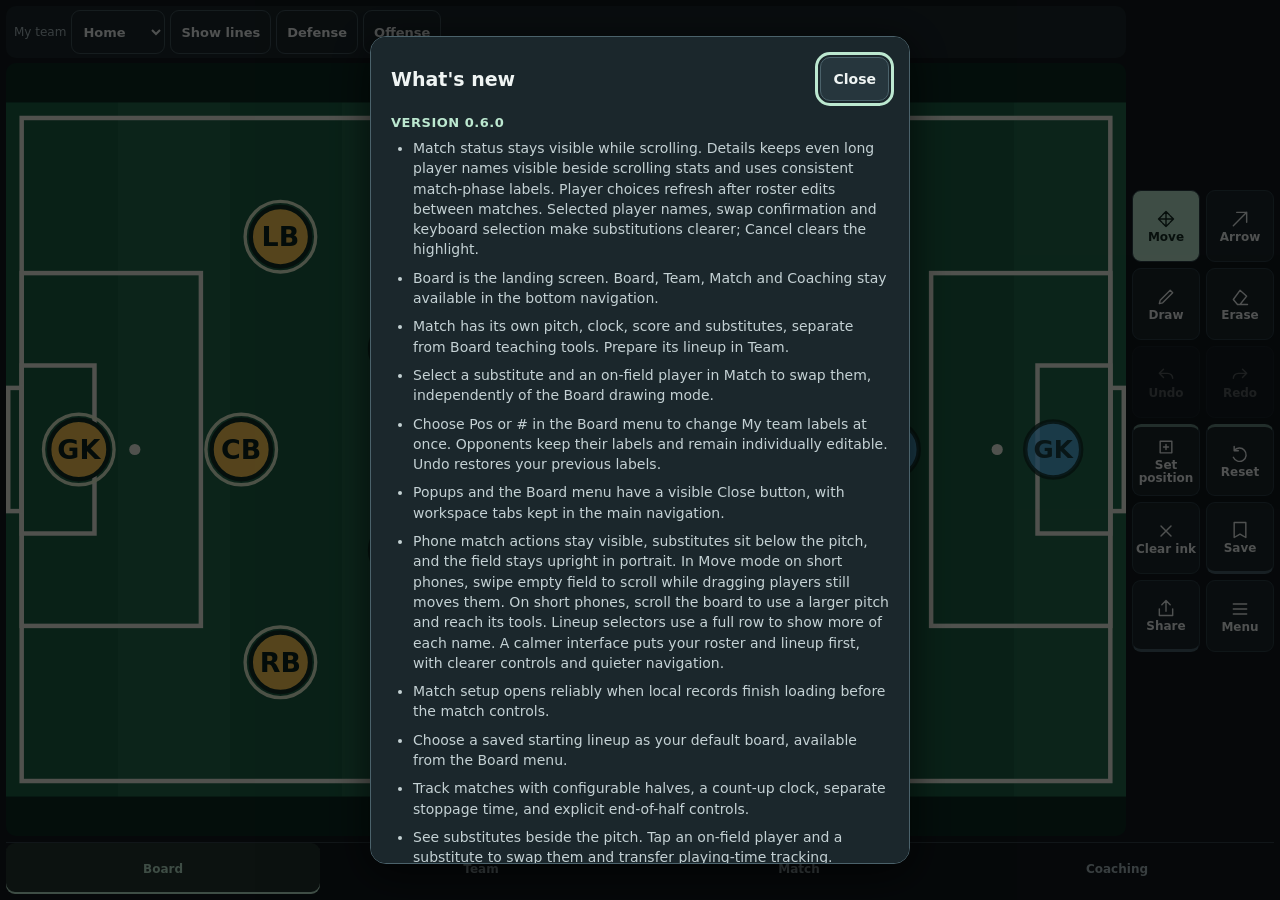
==== index.html @ af7e2054 "Add local match tracking and refine mobile coaching workflows - Add persistent match setup, clock, s" ====
<!doctype html>
<html lang="en">
<head>
  <meta charset="utf-8">
  <meta name="viewport" content="width=device-width,initial-scale=1,viewport-fit=cover,user-scalable=no">
  <meta name="theme-color" content="#0b2a22">
  <meta name="apple-mobile-web-app-capable" content="yes">
  <meta name="mobile-web-app-capable" content="yes">
  <meta name="apple-mobile-web-app-status-bar-style" content="black-translucent">
  <meta name="apple-mobile-web-app-title" content="Sideline">
  <link rel="manifest" href="./manifest.webmanifest">
  <link rel="apple-touch-icon" href="./icons/icon-192.png">
  <link rel="stylesheet" href="./styles.css">
  <title>Sideline</title>
</head>
<body>
<div id="app">
<section id="board-view" class="board-workspace" role="tabpanel" aria-labelledby="tab-board">
  <div class="board-content">
    <div class="board-toolbar">
    <div class="shape-controls" aria-label="Team and line controls">
      <label class="shape-team"><span>My team</span><select id="board-teaching-team" aria-label="My team"><option value="home">Home</option><option value="away">Away</option></select></label>
      <button type="button" id="show-lines" aria-pressed="false">Show lines</button>
      <div class="shape-modes" role="group" aria-label="Line style">
        <button type="button" id="lines-defense" aria-pressed="false">Defense</button>
        <button type="button" id="lines-offense" aria-pressed="false">Offense</button>
      </div>
    </div>

    </div>
  <p class="board-scroll-hint">Move: drag players or swipe empty field to scroll</p>
  <div class="pitch-with-bench">
  <main class="board-frame">
    <canvas id="board" aria-label="Interactive soccer tactics field"></canvas>
    <div id="message" class="toast" role="status" aria-live="polite"></div>
    <div id="arrow-style" class="floating-tools" hidden aria-label="Arrow style"><button id="arrow-pass" class="on" aria-pressed="true">→ Pass</button><button id="arrow-run" aria-pressed="false">⇢ Run</button></div>
    <div id="activity-controls" class="lesson-cue" hidden><div class="lesson-controls"><details id="active-lesson"><summary id="active-lesson-title"></summary><p id="active-lesson-cue"></p><p id="active-lesson-question"></p><button id="active-lesson-source">How to play &amp; source</button></details><button type="button" id="default-field" class="accent" title="Start a fresh field in the current format. Undo brings the activity back.">Default field</button></div></div>
  </main></div>
  </div>

  <nav class="rail" aria-label="Board controls">
    <button data-mode="move" class="active"><i aria-hidden="true"><svg viewBox="0 0 24 24" fill="none" stroke="currentColor" stroke-width="1.7" stroke-linecap="round" stroke-linejoin="round"><path d="M12 3v18M3 12h18M8 7l4-4 4 4M7 8l-4 4 4 4M8 17l4 4 4-4M17 8l4 4-4 4"/></svg></i><span>Move</span></button>
    <button data-mode="arrow"><i aria-hidden="true"><svg viewBox="0 0 24 24" fill="none" stroke="currentColor" stroke-width="1.7" stroke-linecap="round" stroke-linejoin="round"><path d="M4 20L20 4M8 4h12v12"/></svg></i><span>Arrow</span></button>
    <button data-mode="pen"><i aria-hidden="true"><svg viewBox="0 0 24 24" fill="none" stroke="currentColor" stroke-width="1.7" stroke-linecap="round" stroke-linejoin="round"><path d="M4 20l4-1L20 7l-3-3L5 16z"/></svg></i><span>Draw</span></button>
    <button data-mode="erase"><i aria-hidden="true"><svg viewBox="0 0 24 24" fill="none" stroke="currentColor" stroke-width="1.7" stroke-linecap="round" stroke-linejoin="round"><path d="M4 15l8-11 8 7-8 10H9zM12 21h9"/></svg></i><span>Erase</span></button>
    <button id="undo"><i aria-hidden="true"><svg viewBox="0 0 24 24" fill="none" stroke="currentColor" stroke-width="1.7" stroke-linecap="round" stroke-linejoin="round"><path d="M9 5L4 10l5 5M4 10h10a6 6 0 0 1 6 6"/></svg></i><span>Undo</span></button>
    <button id="redo"><i aria-hidden="true"><svg viewBox="0 0 24 24" fill="none" stroke="currentColor" stroke-width="1.7" stroke-linecap="round" stroke-linejoin="round"><path d="M15 5l5 5-5 5M20 10H10a6 6 0 0 0-6 6"/></svg></i><span>Redo</span></button>
    <button id="capture" title="Demonstrate: save this setup and start moving players"><i aria-hidden="true"><svg viewBox="0 0 24 24" fill="none" stroke="currentColor" stroke-width="1.7" stroke-linecap="round" stroke-linejoin="round"><path d="M5 5h14v14H5zM9 12h6M12 9v6"/></svg></i><span>Set position</span></button>
    <button id="reset-start" title="Return to your saved start or the default positions"><i aria-hidden="true"><svg viewBox="0 0 24 24" fill="none" stroke="currentColor" stroke-width="1.7" stroke-linecap="round" stroke-linejoin="round"><path d="M5 8a8 8 0 1 1-1 8M5 3v5h5"/></svg></i><span>Reset</span></button>
    <button id="clear"><i aria-hidden="true"><svg viewBox="0 0 24 24" fill="none" stroke="currentColor" stroke-width="1.7" stroke-linecap="round" stroke-linejoin="round"><path d="M6 6l12 12M6 18L18 6"/></svg></i><span>Clear ink</span></button>
    <button id="save"><i aria-hidden="true"><svg viewBox="0 0 24 24" fill="none" stroke="currentColor" stroke-width="1.7" stroke-linecap="round" stroke-linejoin="round"><path d="M5 3h14v18l-7-4-7 4z"/></svg></i><span>Save</span></button>
    <button id="share" class="primary"><i aria-hidden="true"><svg viewBox="0 0 24 24" fill="none" stroke="currentColor" stroke-width="1.7" stroke-linecap="round" stroke-linejoin="round"><path d="M12 16V3M7 8l5-5 5 5M4 13v8h16v-8"/></svg></i><span>Share</span></button>
    <button id="menu"><i aria-hidden="true"><svg viewBox="0 0 24 24" fill="none" stroke="currentColor" stroke-width="1.7" stroke-linecap="round" stroke-linejoin="round"><path d="M4 6h16M4 12h16M4 18h16"/></svg></i><span>Menu</span></button>
  </nav>
</section>

<section id="match-view" class="workspace" role="tabpanel" aria-labelledby="tab-match" hidden>
  <header class="page-heading"><div><p class="eyebrow">SIDELINE</p><h1 tabindex="-1">Match</h1><p id="match-context">Prepare a lineup in Team, then set up your match.</p></div></header>
  <div id="match-strip" class="match-strip">
    <div class="match-status"><span id="match-phase">Match setup</span><span id="match-clock" role="timer"></span><span id="match-stoppage"></span><span id="match-score" aria-label="Score"></span></div>
    <div class="match-actions"><button id="open-match">Match setup</button><button id="match-toggle" hidden>Begin first half</button><button id="match-goal" hidden>Goal</button><button id="match-end" hidden>End of half</button><button id="match-details" hidden>Details</button></div>
    <p id="match-selection" role="status" aria-live="polite"></p>
  </div>
  <div id="match-prereq" class="panel"><p id="match-prereq-text"></p><button data-open-tab="team">Open Team</button></div>
  <div class="match-layout"><div class="match-pitch"><canvas id="match-pitch" aria-label="Match lineup: tap a player to substitute"></canvas></div><aside id="sideline" aria-label="Substitutes" hidden><strong>Subs</strong><p id="sub-hint" aria-live="polite">Tap a player, then a sub</p><div id="sideline-players"></div><button id="cancel-sub" hidden>Cancel</button><details id="field-player-picker"><summary>Select an on-field player</summary><div id="match-field-players"></div></details></aside></div>
  <p class="quiet">Tap a player and a substitute to swap them. Match time continues when you switch tabs.</p>
</section>

<section id="coaching-view" class="workspace" role="tabpanel" aria-labelledby="tab-coaching" hidden>
  <header class="page-heading"><div><p class="eyebrow">SIDELINE</p><h1 tabindex="-1">Coaching</h1><p>Positioning, passing and movement</p></div><span class="device-status" id="save-status" role="status">Opening local storage…</span></header>
  <div class="subnav" aria-label="Coaching collection"><button id="show-situations" class="on" aria-pressed="true">Situations</button><button id="show-playbook" aria-pressed="false">My playbook</button></div>
  <details class="panel teaching-aids"><summary>Teaching aids <span>Guides, view and visible players</span></summary>
    <div class="settings-grid"><label>Teaching team<select id="teaching-team"><option value="home">Home · attacks right / up</option><option value="away">Away · attacks left / down</option></select></label><label>Spacing guides<select id="guide-choice"><option value="none">None</option><option value="thirds">Field thirds</option><option value="lanes">Width channels</option></select></label><label>Field view<select id="view-choice"><option value="full">Full field</option><option value="attack">Attacking half</option><option value="defense">Defending half</option></select></label></div>
    <div class="button-row"><button id="show-all-players">Show all players</button><button id="hide-opponents">Hide opponents</button><button data-open-tab="board">Back to board</button></div><div id="visible-players" class="visibility-list"></div>
  </details>
  <div id="situations-panel">
    <div class="filter-row"><label>Ages in the lesson<select id="age-filter"><option value="all">All ages</option><option value="8-12">Ages 8–12</option><option value="u10">U-10</option></select></label><label>Topic<select id="topic-filter"><option value="all">All topics</option><option>Passing</option><option>Space</option><option>Decisions</option></select></label></div>
    <p class="section-caption" id="situation-count"></p><p class="quiet">FIFA youth activities. Boards keep each lesson&#39;s original group size.</p>
    <div id="situation-list" class="situation-grid"></div><p id="situation-empty" class="empty-state" hidden>No situations match these filters.</p>
  </div>
  <div id="playbook-panel" hidden><div class="filter-row"><label class="grow">Find a saved board<input id="playbook-search" type="search" placeholder="Name or activity"></label><button id="export-playbook">Export playbook</button><button class="import-file">Import file</button></div><p class="quiet">Your playbook is saved on this device. Export it to keep a backup somewhere else.</p><div id="playbook-list"></div><p id="playbook-empty" class="empty-state" hidden>Save a board to start your playbook.</p></div>
</section>

<section id="team-view" class="workspace" role="tabpanel" aria-labelledby="tab-team" hidden>
  <header class="page-heading"><div><p class="eyebrow">SIDELINE</p><h1 tabindex="-1">Team setup</h1><p>Prepare the lineup, then apply it to Board.</p></div><span class="device-status" id="team-status" role="status"></span></header>
  <div class="team-picker"><label class="grow">Your teams<select id="team-picker"></select></label><button id="new-team">New team</button></div>
  <div class="subnav team-subnav"><button id="team-roster-tab" class="on" aria-pressed="true">Roster</button><button id="team-lineup-tab" aria-pressed="false">Lineup</button></div>
  <div class="team-columns"><section id="roster-panel" class="panel"><div class="section-heading"><h2>Roster <small id="roster-count"></small></h2><button id="add-player" class="accent">+ Add player</button></div><p class="quiet">Check the players available for this lineup. Anyone you leave unchecked stays on your roster.</p><div id="roster-list"></div><p id="roster-empty" class="empty-state">Add your players to prepare a lineup.</p></section>
    <section id="lineup-panel" class="panel"><div class="section-heading"><h2>Lineup</h2><span id="lineup-count" class="quiet"></span></div><canvas id="lineup-preview" width="1000" height="620" aria-label="Planned lineup preview"></canvas><div id="lineup-slots" class="lineup-slots"></div><h3>Bench</h3><div id="bench-list" class="bench-list"></div><label class="check-label"><input id="short-handed" type="checkbox"> Apply with empty positions (short-handed)</label><div class="button-row"><label>Apply to<select id="apply-side"><option value="home">Home</option><option value="away">Away</option></select></label><button id="apply-lineup" class="accent grow">Apply to board</button></div><p id="lineup-error" class="form-error" role="alert"></p><p class="quiet">Check your lineup above, then tap Apply to board when you're ready. To demonstrate a play, tap Set position on the board afterward.</p></section></div>
  <details class="panel team-management"><summary>Lineup options &amp; team settings<span>Saved lineups, default board, stats and files</span></summary>  <details id="team-settings" class="panel"><summary>Team settings <span>Name, format, color and team files</span></summary><div class="settings-grid"><label>Team name<input id="team-name" maxlength="48" placeholder="Team name"></label><label>Format<select id="team-format"><option value="9v9">9v9</option><option value="7v7">7v7</option></select></label><label>Formation<select id="team-formation"></select></label><label>Team color<select id="team-color"></select></label></div><div class="button-row"><button id="copy-team">Duplicate team</button><button id="export-team">Export team</button><button class="import-file">Import file</button><button id="delete-team">Delete team</button></div></details>
  <div class="button-row"><button id="set-default-lineup">Use starting lineup as default board</button><button id="clear-default-lineup">Clear default</button><button id="team-stats">Game &amp; season stats</button></div><p id="default-lineup-status" class="quiet"></p><div class="filter-row"><label class="grow">Saved lineups<select id="saved-lineups"></select></label><button id="save-lineup">Save lineup as…</button><button id="reset-availability">Everyone available</button></div>
</details>
  <details class="panel quick-setup"><summary>Quick board setup <span>No roster needed</span></summary>
    <h3>Format</h3><div class="seg" id="formatSeg"></div>
    <label>Formation for<select id="setup-side"><option value="home">Home</option><option value="away">Away</option><option value="both">Both teams</option></select></label>
    <div class="formation-controls"><label>Formation<select id="formation" aria-describedby="formation-help"></select></label><button type="button" id="reset-formation">Reset both teams</button></div>
    <p id="formation-help" class="quiet">Choose a formation for Home, Away or both. Reset both teams clears your drawings and saved starting point. Tap Undo to bring the old board back.</p>
    <h3>Home color</h3><div class="swatches" id="sw-home"></div><h3>Away color</h3><div class="swatches" id="sw-away"></div><button class="wide" data-open-tab="board">Back to board</button>
  </details>

</section>

<nav class="app-tabs" role="tablist" aria-label="Sideline workspaces">
<button id="tab-board" role="tab" aria-selected="true" aria-controls="board-view" data-tab="board">Board</button>
<button id="tab-team" role="tab" aria-selected="false" aria-controls="team-view" tabindex="-1" data-tab="team">Team</button>
<button id="tab-match" role="tab" aria-selected="false" aria-controls="match-view" tabindex="-1" data-tab="match">Match</button>
<button id="tab-coaching" role="tab" aria-selected="false" aria-controls="coaching-view" tabindex="-1" data-tab="coaching">Coaching</button></nav>
</div>

<dialog id="playerDialog" class="player-menu" aria-labelledby="player-title">
  <form id="player-form">
    <div class="dialog-title"><h2 id="player-title">Player label</h2><button type="button" id="player-close" class="x" aria-label="Cancel player label edit">Close</button></div>
    <h3>Display</h3>
    <div class="seg" aria-label="Player label display">
      <button type="button" id="label-position" data-label-mode="position" aria-label="Show position">Pos</button>
      <button type="button" id="label-number" data-label-mode="number" aria-label="Show number">#</button>
    </div>
    <div class="player-field" id="position-field">
      <label for="player-position">Position</label>
      <select id="player-position"></select>
    </div>
    <div class="player-field" id="number-field" hidden>
      <label for="player-number">Player number</label>
      <input id="player-number" type="number" inputmode="numeric" min="0" max="99" step="1" required disabled>
    </div>
    <p id="player-error" role="alert"></p>
    <button type="submit" class="primary wide">Apply</button>
  </form>
</dialog>

<dialog id="menuDialog">
  <form method="dialog">
    <div class="dialog-title"><h2>Board</h2><button class="x" aria-label="Close">Close</button></div>
    <h3 id="board-labels-title">My team labels</h3>
    <div class="seg" role="group" aria-labelledby="board-labels-title"><button type="button" id="board-label-position" aria-pressed="false">Pos</button><button type="button" id="board-label-number" aria-pressed="false">#</button></div>
    <div class="menu-actions"><button type="button" id="board-default">Default board</button>
      <button type="button" data-open-tab="team">Team and board setup</button>
      <button type="button" data-open-tab="coaching">Coaching situations</button>
      <button type="button" id="load">Saved boards</button>
      <button type="button" id="show-release-notes">What's new</button>
      <a id="send-feedback" href="mailto:darthreckoner@gmail.com">Send feedback</a>
      <p class="feedback-address">No email app? Send your feedback to <span>darthreckoner@gmail.com</span>.</p>
      <button type="button" id="export-board">Export editable board</button>
      <button type="button" class="import-file">Import Sideline file</button>
      <button type="button" id="full-field">Show full field</button>
      <button type="button" id="help">How it works</button>
      <button type="button" id="install">Add to Home Screen</button>
    </div>
    <p id="offline-status" class="quiet" role="status">Open online to prepare offline use.</p>
  </form>
</dialog>

<dialog id="releaseDialog" aria-labelledby="release-title">
  <div class="dialog-title"><h2 id="release-title">What's new</h2><button type="button" id="release-close" class="x" aria-label="Close What's new">Close</button></div>
  <div id="release-list"></div>
  <p id="release-storage-error" class="form-error" role="status" hidden></p>
  <button type="button" id="release-dismiss" class="accent wide">Got it</button>
</dialog>

<dialog id="savesDialog">
  <form method="dialog">
    <div class="dialog-title"><h2>Saved boards</h2><button class="x" aria-label="Close">Close</button></div>
    <p>Find your saved boards under Coaching → My playbook. Export an editable file if you want a backup on another device.</p>
    <div id="slots"></div>
  </form>
</dialog>

<dialog id="helpDialog">
  <form method="dialog">
    <div class="dialog-title"><h2>How it works</h2><button class="x" aria-label="Close">Close</button></div>
    <h3>Move and pass</h3>
    <p>Choose Move, then drag a player or the ball. To pass, tap a teammate of the player with the ball. To give the ball to anyone, tap the ball and then that player. Tap an empty spot to leave it loose.</p>
    <p>Players show their positions at first. In Move mode, hold a player, choose Pos for a position or # for a number, then tap Apply. On a computer, you can also right-click. Tap Undo if you want to change it back.</p>
    <h3>Show a play</h3>
    <p>Tap Reset to return players and the ball to the selected play's saved position, or the formation positions on a fresh board. To save your own starting point, put the players where you want them and tap Set position. Move them or pass the ball, then tap Reset to go back to your saved start. Undo brings back the play you just showed.</p>
    <p>For arrows, choose Arrow, then pick Pass for a solid arrow or Run for a dashed one. Swipe across the field to place it. Choose Draw to sketch or Erase to remove a line.</p>
    <h3>Find an idea or set up your team</h3>
    <p>In Coaching, pick an activity. Tap How to play &amp; source for a short description and the original lesson, or Open on board to show it. On the board, tap the activity title to see its cue and source again. When you're done, tap Default field for a fresh field in the current format. Undo brings the activity back.</p>
    <p>On Board, choose your team and tap Show lines. Defense connects players in the same position group; Offense shows triangles between teammates. Lines follow the players as you move them. Triangles show spacing, not necessarily an open pass. Turn lines off and on to make new triangles from the current positions.</p>
    <p>Use Teaching aids in Coaching to show guides, focus on one half or hide players. Defensive position lines are for formation boards, not activity diagrams.</p>
    <p>A T marks a target player. OFF marks the defender who has stopped in the U-10 activity.</p>
    <p>In Team, use Quick board setup without adding players, or make a roster and choose a lineup. Check the preview, then tap Apply to board. Editing your team leaves the board as it is.</p>
    <h3>Save and use offline</h3>
    <p>Your current board is saved on this device. Tap Save to keep a named board in My playbook, or Share to send a picture. Export your board, playbook or team to keep a backup somewhere else. Team and playbook imports make copies. Opening an imported board replaces the current board, but Undo brings it back.</p>
    <p>Turn your phone sideways for a wider field, or use it upright. For offline use, open Sideline while you're online and check the offline status in Menu. On an iPhone or iPad, use Safari's Share menu to add Sideline to your Home Screen.</p>
    <button class="primary wide" value="close">Got it</button>
  </form>
</dialog>

<dialog id="nameDialog" aria-labelledby="name-title"><form id="name-form"><div class="dialog-title"><h2 id="name-title">Save board</h2><button type="button" class="x" data-close="nameDialog" aria-label="Cancel">Close</button></div><label>Name<input id="board-name" maxlength="80" required autofocus></label><button type="submit" class="accent wide">Save</button><p id="name-error" class="form-error" role="alert"></p></form></dialog>
<dialog id="rosterDialog" aria-labelledby="roster-title"><form id="roster-form"><div class="dialog-title"><h2 id="roster-title">Add player</h2><button type="button" class="x" data-close="rosterDialog" aria-label="Cancel">Close</button></div><label>Name or nickname<input id="roster-name" maxlength="48" required autocomplete="off"></label><label>Jersey number<input id="roster-number" type="number" min="0" max="99" step="1" inputmode="numeric" required></label><label>Role to try (optional)<select id="roster-role"><option value="">Any role</option></select></label><button type="submit" class="accent wide">Save player</button><p id="roster-error" class="form-error" role="alert"></p></form></dialog>
<dialog id="confirmDialog" aria-labelledby="confirm-title"><form method="dialog"><div class="dialog-title"><h2 id="confirm-title">Review change</h2><button value="cancel" class="x" aria-label="Cancel">Close</button></div><p id="confirm-message"></p><div class="button-row"><button value="cancel" class="grow">Cancel</button><button id="confirm-accept" value="accept" class="accent grow">Continue</button></div></form></dialog>
<dialog id="sourceDialog" aria-labelledby="source-title"><div class="dialog-title"><h2 id="source-title">How to play &amp; source</h2><button class="x" data-close="sourceDialog" aria-label="Close">Close</button></div><div id="source-details"></div></dialog>
<dialog id="matchDialog" aria-labelledby="match-title"><div class="dialog-title"><h2 id="match-title">Match</h2><button class="x" id="match-close" aria-label="Close match">Close</button></div><div id="match-body"></div></dialog>
<input id="import-input" type="file" accept=".json,application/json" hidden>
<div id="app-notice" class="app-notice" role="status" aria-live="polite" hidden></div>

<!-- Plain scripts (not modules/fetch) so the app also works opened straight from disk (file://). -->
<script defer src="./presets/soccer-field.js"></script>
<script defer src="./presets/soccer-9v9.js"></script>
<script defer src="./presets/soccer-7v7.js"></script>
<script defer src="./data.js"></script>
<script defer src="./storage.js"></script>
<script defer src="./coaching/situations.js"></script>
<script defer src="./app.js"></script>
<script defer src="./releases.js"></script>
<script defer src="./release-notes.js"></script>
<script defer src="./match.js"></script>
<script defer src="./workspace.js"></script>
<script defer src="./match-ui.js"></script>
</body>
</html>
---- styles.css ----
:root {
  --bg: #0b2a22;
  --panel: #14392f;
  --panel-hi: #1d4a3d;
  --ink: #eef5ea;
  --muted: #b9cdc1;
  --accent: #d9f99d;
  --accent-ink: #0b2a22;
  --share: #ffcb54;
}

* { box-sizing: border-box; -webkit-tap-highlight-color: transparent; }

html, body {
  margin: 0;
  height: 100%;
  background: var(--bg);
  color: var(--ink);
  font-family: system-ui, -apple-system, "Segoe UI", sans-serif;
  overflow: hidden;
  overscroll-behavior: none;
  -webkit-user-select: none;
  user-select: none;
  -webkit-touch-callout: none;
}

#app {
  position: fixed;
  inset: 0;
  display: flex;
  gap: 6px;
  padding:
    max(6px, env(safe-area-inset-top))
    max(6px, env(safe-area-inset-right))
    max(6px, env(safe-area-inset-bottom))
    max(6px, env(safe-area-inset-left));
}

/* The field gets every pixel the controls don't need. */
.board-content {
  display: flex;
  flex: 1;
  flex-direction: column;
  gap: 5px;
  min-width: 0;
  min-height: 0;
}
.shape-controls { display: flex; align-items: center; gap: 5px; min-width: 0; }
.shape-controls button, .shape-controls select {
  min-height: 44px; border: 1px solid #3c6554; border-radius: 9px;
  background: var(--panel); color: var(--ink); font: inherit; font-size: 13px; font-weight: 700;
}
.shape-controls button { padding: 6px 10px; white-space: nowrap; }
.shape-controls button[aria-pressed="true"] { background: var(--accent); color: var(--accent-ink); border-color: var(--accent); }
.shape-team { display: flex; flex-direction: row; align-items: center; gap: 5px; white-space: nowrap; font-size: 12px; }
.shape-team select { width: auto; padding: 6px 22px 6px 7px; }
.shape-modes { display: flex; gap: 5px; }
.board-frame {
  position: relative;
  flex: 1;
  min-width: 0;
  min-height: 0;
}

canvas {
  position: absolute;
  inset: 0;
  width: 100%;
  height: 100%;
  display: block;
  border-radius: 10px;
}

/* Only the interactive board consumes drags. Preview fields scroll with their page. */
#board { touch-action: none; }

.rail {
  display: grid;
  gap: 5px;
}

/* Landscape: two-column rail on the right. */
@media (orientation: landscape) {
  #app { flex-direction: row; }
  .rail {
    grid-template-columns: repeat(2, 56px);
    grid-auto-rows: minmax(44px, 72px);
    align-content: center;
  }
}

/* Portrait: field runs top-to-bottom, controls in two rows underneath. */
@media (orientation: portrait) {
  #app { flex-direction: column; }
  .rail {
    grid-template-columns: repeat(6, 1fr);
    grid-auto-rows: 54px;
  }
}

button {
  font: inherit;
  color: inherit;
  touch-action: manipulation;
  cursor: pointer;
}

.rail button {
  display: flex;
  flex-direction: column;
  align-items: center;
  justify-content: center;
  gap: 2px;
  min-height: 44px;
  padding: 2px;
  border: 0;
  border-radius: 11px;
  background: var(--panel);
  color: var(--ink);
  font-size: 10.5px;
  font-weight: 650;
  line-height: 1.05;
}
.rail button i { font-style: normal; font-size: 20px; line-height: 1; }
.rail button:active { background: var(--panel-hi); }
.rail button.active { background: var(--accent); color: var(--accent-ink); }
.rail button.primary { background: var(--share); color: #1d1a08; }
.rail button:disabled { opacity: 0.32; }

.toast {
  position: absolute;
  top: 8px;
  left: 50%;
  transform: translate(-50%, -6px);
  max-width: min(92%, 520px);
  padding: 7px 14px;
  border-radius: 999px;
  background: rgba(6, 22, 17, 0.88);
  color: #fff;
  font-size: 13px;
  font-weight: 600;
  text-align: center;
  pointer-events: none;
  opacity: 0;
  transition: opacity 0.2s, transform 0.2s;
}
.toast.show { opacity: 1; transform: translate(-50%, 0); }

/* Dialogs */
dialog {
  background: #153b32;
  color: var(--ink);
  border: 1px solid #4f7a66;
  border-radius: 16px;
  width: min(94vw, 540px);
  max-height: 92dvh;
  padding: 14px 16px 16px;
  box-shadow: 0 8px 40px #000a;
}
dialog::backdrop { background: #000a; }
.dialog-title { display: flex; justify-content: space-between; align-items: center; gap: 16px; }
.dialog-title h2 { margin: 0; font-size: 19px; }
dialog h3 { margin: 14px 0 6px; font-size: 13px; color: var(--muted); font-weight: 600; text-transform: uppercase; letter-spacing: 0.04em; }
dialog p { color: #d0dfd6; font-size: 14px; line-height: 1.45; margin: 8px 0; }
.x {
  flex: 0 0 auto; min-width: 68px; min-height: 44px; padding: 8px 12px;
  border: 1px solid #4b626b; border-radius: 10px;
  background: var(--panel-hi);
  color: var(--ink); font-size: 14px; font-weight: 600;
}

.seg { display: grid; grid-template-columns: 1fr 1fr; gap: 6px; }
.seg button, .formation-controls button, .formation-controls select, .menu-actions button, .menu-actions a, .slot button, .wide {
  min-height: 44px;
  border: 0;
  border-radius: 10px;
  background: var(--panel);
  font-weight: 650;
  font-size: 15px;
}
.seg button.on { background: var(--accent); color: var(--accent-ink); }

.formation-controls { display: grid; grid-template-columns: 1fr 1fr; gap: 6px; }
.formation-controls select { width: 100%; padding: 0 10px; color: var(--ink); font: inherit; }
button:focus-visible, select:focus-visible { outline: 3px solid var(--accent); outline-offset: 2px; }

.swatches { display: flex; flex-wrap: wrap; gap: 6px; }
.swatches button {
  width: 44px;
  height: 44px;
  padding: 0;
  border-radius: 50%;
  border: 3px solid #0006;
  box-shadow: inset 0 0 0 1px #fff3;
}
.swatches button.on { outline: 3px solid var(--accent); outline-offset: 2px; }

.menu-actions { display: grid; gap: 6px; margin-top: 16px; }
.menu-actions a { display: flex; align-items: center; justify-content: center; padding: 9px 13px; border: 1px solid #3c6554; background: var(--panel-hi); color: var(--ink); font-size: 14px; text-decoration: none; }
.feedback-address { user-select: text; -webkit-user-select: text; -webkit-touch-callout: default; overflow-wrap: anywhere; }
.feedback-address span { color: var(--accent); }
.release-section + .release-section { border-top: 1px solid #3f6454; margin-top: 16px; }
.release-section h3 { color: var(--accent); }
.release-section ul { margin: 8px 0 16px; padding-left: 22px; color: #d0dfd6; font-size: 14px; line-height: 1.45; }
.release-section li + li { margin-top: 8px; }

.primary.wide, .wide { width: 100%; margin-top: 8px; }
.primary.wide { background: var(--accent); color: var(--accent-ink); }

.slot {
  display: flex;
  align-items: center;
  gap: 8px;
  border-top: 1px solid #3f6454;
  padding: 9px 0;
}
.slot > div { flex: 1; min-width: 0; }
.slot strong { display: block; overflow: hidden; text-overflow: ellipsis; white-space: nowrap; }
.slot small { color: var(--muted); }
.slot button { padding: 0 14px; font-size: 14px; }
.slot button.delete { background: transparent; color: #ffb4a8; }

/* A compact player menu stays beside the held marker and within the visible screen. */
.player-menu {
  position: fixed;
  margin: 0;
  width: min(288px, calc(100vw - 24px));
  padding: 12px;
}
.player-menu::backdrop { background: #0005; }
.player-menu .dialog-title h2 { font-size: 17px; }
.player-menu h3 { margin-top: 8px; }
.player-field { display: grid; gap: 6px; margin-top: 12px; }
.player-field[hidden] { display: none; }
.player-field label { font-size: 14px; font-weight: 650; }
.player-field select, .player-field input {
  width: 100%;
  min-height: 44px;
  border: 1px solid #4f7a66;
  border-radius: 9px;
  background: var(--panel);
  color: var(--ink);
  padding: 8px 10px;
  font: inherit;
  font-size: 16px;
}
.player-field input { user-select: text; -webkit-user-select: text; }
.player-menu #player-error { color: #ffb4a8; margin: 6px 0 0; }
.player-menu #player-error:empty { display: none; }

/* A landscape keyboard leaves room for one row of editing controls. */
.player-menu.compact { width: min(480px, calc(100vw - 24px)); padding: 8px; }
.player-menu.compact form { display: grid; grid-template-columns: minmax(110px, 1fr) minmax(110px, 1.2fr) auto; gap: 6px 8px; align-items: end; }
.player-menu.compact .dialog-title, .player-menu.compact #player-error { grid-column: 1 / -1; }
.player-menu.compact h3 { display: none; }
.player-menu.compact .player-field { margin: 0; gap: 2px; }
.player-menu.compact label { margin: 0; font-size: 12px; line-height: 14px; }
.player-menu.compact .wide { width: auto; margin: 0; }

/* Workspaces share one board instance; hidden pages never reset its state. */
[hidden] { display: none !important; }
#app { display: grid; grid-template-rows: minmax(0, 1fr) 52px; gap: 6px; }
.board-workspace { display: flex; min-width: 0; min-height: 0; gap: 6px; }
.app-tabs { display: grid; grid-template-columns: repeat(3, 1fr); border-top: 1px solid #3b6252; background: var(--bg); }
.app-tabs button { border: 0; background: transparent; border-radius: 9px; color: var(--muted); font-size: 12px; font-weight: 700; display: flex; gap: 7px; align-items: center; justify-content: center; }
.app-tabs button span { font-size: 23px; line-height: 1; }
.app-tabs [aria-selected="true"] { color: var(--accent); background: var(--panel); box-shadow: inset 0 -3px var(--accent); }
.workspace { min-width: 0; min-height: 0; overflow: auto; overscroll-behavior: contain; padding: 18px max(14px, calc((100% - 1200px) / 2)); touch-action: pan-y; }
.workspace h1 { font-size: clamp(26px, 4vw, 36px); margin: 0; letter-spacing: -.025em; }
.workspace h2 { font-size: 19px; margin: 0; }
.workspace h3 { font-size: 14px; margin: 16px 0 8px; color: var(--muted); }
.page-heading { display: flex; align-items: center; justify-content: space-between; gap: 14px; margin-bottom: 18px; }
.page-heading p { margin: 5px 0; color: var(--muted); }
.page-heading .eyebrow { color: var(--accent); font-weight: 750; letter-spacing: .15em; font-size: 10px; margin-bottom: 8px; }
.device-status { font-size: 12px; color: var(--muted); max-width: 180px; }
.device-status.error, .form-error { color: #ffb4a8; }
.workspace button, dialog button:not(.x), .floating-tools button, .lesson-cue button { min-height: 44px; border: 1px solid #3c6554; border-radius: 10px; padding: 9px 13px; background: var(--panel-hi); font: inherit; font-size: 14px; font-weight: 650; }
button.accent, dialog button.accent { background: var(--accent); color: var(--accent-ink); border-color: var(--accent); }
button:disabled { opacity: .45; cursor: default; }
input, select { min-width: 0; min-height: 44px; width: 100%; padding: 9px 10px; border: 1px solid #4f7a66; border-radius: 9px; background: var(--bg); color: var(--ink); font: inherit; font-size: 16px; }
input { user-select: text; -webkit-user-select: text; }
label { display: grid; gap: 6px; font-size: 13px; color: var(--muted); }
dialog label { margin-top: 14px; }
button:focus-visible, input:focus-visible, select:focus-visible, summary:focus-visible, a:focus-visible { outline: 3px solid var(--accent); outline-offset: 2px; }
.subnav { display: grid; grid-template-columns: 1fr 1fr; gap: 6px; margin-bottom: 16px; }
.subnav .on, .floating-tools .on { color: var(--accent-ink); background: var(--accent); border-color: var(--accent); }
.panel { border: 1px solid #355e4e; border-radius: 15px; background: var(--panel); padding: 16px; margin-bottom: 16px; }
summary { cursor: pointer; font-weight: 700; min-height: 32px; }
summary span { display: block; margin: 5px 0 0 17px; color: var(--muted); font-size: 12px; font-weight: 400; }
.settings-grid { display: grid; grid-template-columns: repeat(2, minmax(0, 1fr)); gap: 12px; }
details .settings-grid { margin-top: 14px; }
.filter-row, .button-row, .team-picker { display: flex; align-items: end; gap: 8px; flex-wrap: wrap; margin: 12px 0; }
.filter-row label { flex: 1; min-width: 130px; }
.grow { flex: 1; }
.quiet { color: var(--muted); font-size: 13px; line-height: 1.5; }
.section-caption { font-size: 15px; font-weight: 700; margin: 16px 0 4px; }
.situation-grid { display: grid; grid-template-columns: repeat(2, minmax(0, 1fr)); gap: 14px; }
.situation-card { border: 1px solid #426c59; background: var(--panel); border-radius: 15px; padding: 16px; min-width: 0; }
.situation-card h2 { margin: 7px 0; font-size: 20px; }
.situation-card p { line-height: 1.5; font-size: 14px; }
.situation-card .meta { font-size: 12px; color: var(--accent); margin: 0 0 10px; }
.situation-card canvas { position: static; width: 100%; height: 180px; object-fit: contain; background: #1c6749; border-radius: 9px; }
.situation-card .question { color: var(--accent); font-weight: 650; }
.situation-card .button-row > button { flex: 1; }
.situation-card details { margin-top: 12px; }
.empty-state { color: var(--muted); padding: 30px 10px; text-align: center; border: 1px dashed #4f7a66; border-radius: 12px; }
.visibility-list { display: grid; grid-template-columns: repeat(auto-fit, minmax(115px, 1fr)); gap: 9px; }
.check-label, .visibility-list label { display: flex; align-items: center; gap: 7px; min-height: 36px; }
input[type="checkbox"] { width: 22px; min-height: 22px; height: 22px; accent-color: var(--accent); flex: 0 0 22px; }
.team-picker > label { min-width: 145px; }
.section-heading { display: flex; align-items: center; justify-content: space-between; gap: 10px; }
.section-heading small { display: inline; font-size: 12px; color: var(--muted); font-weight: 400; }
.roster-row { display: flex; align-items: center; gap: 8px; padding: 8px 0; border-top: 1px solid #355e4e; }
.roster-row .person { min-width: 0; flex: 1; }
.roster-row strong { display: block; overflow-wrap: anywhere; font-size: 14px; }
.roster-row small { color: var(--muted); font-size: 12px; }
.roster-row button { padding: 8px; font-size: 12px; }
.roster-row .delete { color: #ffb4a8; background: transparent; }
#lineup-preview { position: static; display: block; width: 100%; height: auto; max-height: 300px; object-fit: contain; margin: 14px 0; }
.lineup-slots { display: grid; grid-template-columns: repeat(2, minmax(0, 1fr)); gap: 9px; }
.lineup-slots label { display: grid; grid-template-columns: 30px 1fr; align-items: center; gap: 5px; }
.lineup-slots select { font-size: 14px; padding-left: 5px; }
.bench-list { display: flex; flex-wrap: wrap; gap: 7px; margin-bottom: 12px; }
.bench-chip { border-radius: 999px; padding: 7px 11px; background: var(--panel-hi); color: var(--ink); font-size: 13px; }
.team-subnav { display: none; }
.team-columns { display: grid; grid-template-columns: minmax(0, .85fr) minmax(0, 1.15fr); gap: 16px; align-items: start; }
@media (min-width: 900px) { .settings-grid { grid-template-columns: repeat(4, minmax(0, 1fr)); } }
.floating-tools { position: absolute; bottom: 9px; left: 50%; transform: translateX(-50%); display: flex; gap: 5px; background: var(--bg); padding: 4px; border-radius: 12px; z-index: 2; }
.lesson-cue { position: absolute; top: 8px; left: 8px; width: min(410px, calc(100% - 16px)); padding: 8px 11px; border-radius: 10px; background: #0b2a22eb; border: 1px solid #4f7a66; font-size: 12px; z-index: 1; }
.lesson-controls { display: flex; align-items: flex-start; gap: 8px; }
.lesson-controls details { flex: 1; min-width: 0; }
.lesson-controls #default-field { flex: 0 0 auto; white-space: nowrap; }
.lesson-cue summary { font-size: 12px; min-height: 18px; }
.lesson-cue p { line-height: 1.4; margin: 8px 0; }
.lesson-cue button { font-size: 12px; }
.toast { z-index: 4; }
.app-notice { position: fixed; top: max(12px, env(safe-area-inset-top)); left: 50%; transform: translateX(-50%); z-index: 20; background: #08221deb; border: 1px solid #5f896b; border-radius: 12px; padding: 12px 18px; max-width: min(90vw, 500px); font-size: 14px; box-shadow: 0 5px 22px #0005; }
.source-reference { border-left: 3px solid var(--accent); padding-left: 12px; }
a { color: var(--accent); }
.playbook-row { display: flex; align-items: center; gap: 12px; padding: 12px; margin-bottom: 10px; background: var(--panel); border: 1px solid #355e4e; border-radius: 12px; }
.playbook-row canvas { position: static; width: 100px; height: 65px; flex-shrink: 0; }
.playbook-row .description { flex: 1; min-width: 90px; }
.playbook-row strong { display: block; overflow-wrap: anywhere; }
.playbook-row small { color: var(--muted); font-size: 12px; }
.playbook-row .actions { display: flex; flex-wrap: wrap; gap: 5px; }
.playbook-row .actions button { padding: 8px; font-size: 12px; }
@media (orientation: portrait) { .board-workspace { flex-direction: column; } }
@media (max-width: 899px) { .team-columns { display: block; } .team-subnav { display: grid; } #team-view[data-section="lineup"] #roster-panel, #team-view:not([data-section="lineup"]) #lineup-panel { display: none; } }
@media (max-width: 600px) {
  .workspace { padding: 14px 9px; }
  .page-heading { align-items: start; margin-bottom: 12px; }
  .page-heading > .device-status { font-size: 10px; max-width: 95px; margin-top: 10px; }
  .page-heading .eyebrow { display: none; }
  .page-heading > div > p:not(.eyebrow) { font-size: 12px; }
  .teaching-aids summary span { display: none; }
  .situation-grid { grid-template-columns: 1fr; }
  .panel { padding: 12px; }
  .playbook-row { flex-wrap: wrap; }
  .playbook-row .actions { width: 100%; }
}
@media (max-width: 390px) {
  .shape-controls { gap: 3px; }
  .shape-controls button { padding: 6px 6px; font-size: 12px; }
  .shape-team { gap: 3px; font-size: 11px; }
  .shape-team select { padding-left: 4px; padding-right: 18px; font-size: 12px; }
  .shape-modes { gap: 3px; }
}
@media (max-width: 350px) {
  .shape-controls button { padding: 6px 4px; font-size: 11px; }
  .shape-team { font-size: 10px; }
  .shape-team select { width: 67px; padding-right: 12px; font-size: 11px; }
}
@media (max-height: 430px) and (orientation: landscape) { #app { grid-template-rows: minmax(0, 1fr) 44px; } .app-tabs button { font-size: 11px; } .app-tabs button span { font-size: 18px; } .rail { grid-auto-rows: 44px; } .lesson-cue { width: min(360px, calc(100% - 16px)); } }

/* Match controls remain outside the pitch and scroll when space is limited. */
.app-tabs { grid-template-columns: repeat(4, minmax(0, 1fr)); }
.home-actions { display: grid; grid-template-columns: repeat(auto-fit, minmax(190px, 1fr)); gap: 12px; margin-top: 25px; }
.home-actions button { min-height: 120px; font-size: 20px; }
.match-strip { display: flex; align-items: center; gap: 5px; overflow-x: auto; flex: 0 0 auto; min-height: 40px; }
.match-strip button, #sideline button { min-height: 40px; background: var(--panel); border: 1px solid #4f7a66; border-radius: 8px; padding: 5px 9px; font: inherit; font-size: 12px; color: var(--ink); flex-shrink: 0; }
.match-strip span { white-space: nowrap; font-variant-numeric: tabular-nums; font-weight: 700; }
#match-stoppage { color: var(--accent); }
.pitch-with-bench { display: flex; flex: 1; min-height: 0; min-width: 0; gap: 5px; }
#sideline { flex: 0 0 94px; overflow-y: auto; touch-action: pan-y; padding: 4px; background: var(--panel); border-radius: 10px; }
#sideline strong { font-size: 12px; }
#sideline p { font-size: 10px; color: var(--muted); }
#sideline-players { display: grid; gap: 5px; }
#sideline button { width: 100%; overflow-wrap: anywhere; }
#sideline button[aria-pressed="true"] { background: var(--accent); color: var(--accent-ink); }
#match-body { overflow-wrap: anywhere; }
#match-body table { width: 100%; border-collapse: collapse; font-size: 13px; margin: 12px 0; }
#match-body th, #match-body td { padding: 7px 4px; text-align: left; border-bottom: 1px solid #3c6554; }
#match-body .stat-scroll { overflow-x: auto; }
@media (max-width: 430px) { #sideline { flex-basis: 70px; } .match-strip button { padding: 5px; } }
/* Calm graphite surfaces keep the pitch and current task in focus. */
:root {
  --bg: #11191d; --panel: #1b272c; --panel-hi: #26363d;
  --ink: #eff4f3; --muted: #a9bbc0; --accent: #bce8d0;
  --accent-ink: #142c24; --share: #26363d;
}
.workspace { scrollbar-color: #496067 transparent; padding-top: 28px; }
.workspace h1 { font-weight: 700; letter-spacing: -.04em; }
.page-heading { margin-bottom: 24px; }
.panel, .situation-card, .playbook-row { border-color: #34434a; background: var(--panel); box-shadow: 0 4px 18px #00000012; }
.workspace button, dialog button:not(.x), .floating-tools button, .lesson-cue button { border-color: #42565d; font-weight: 600; }
input, select { border-color: #4b626b; background: #152126; }
dialog { background: #1b272c; border-color: #4b626b; padding: 20px; }
dialog p, .release-section ul { color: #c4d1d4; }
.app-tabs { border-color: #34434a; gap: 4px; }
.app-tabs button { font-weight: 600; }
.app-tabs button span { width: 24px; text-align: center; font-size: 21px; }
.app-tabs [aria-selected="true"] { background: #23352f; box-shadow: inset 0 -2px var(--accent); }
h1:focus { outline: none; }
h1:focus-visible { text-decoration: underline; text-decoration-color: var(--accent); text-underline-offset: 6px; }
.subnav { background: #0f171b; border-radius: 12px; padding: 4px; gap: 4px; }
.subnav button { background: transparent; border-color: transparent; }
.subnav .on { background: #2c4640; color: #dcf4e8; border-color: #44635a; }
.rail { gap: 6px; }
.rail button { border: 1px solid #2e4149; font-size: 11.5px; font-weight: 600; border-radius: 9px; }
.rail button.primary { background: var(--panel); color: var(--ink); }
.rail button i { font-size: 19px; }
.rail #capture, .rail #reset-start { border-top: 3px solid #668a80; }
.rail #save, .rail #share { border-bottom: 3px solid #49616c; }
.shape-controls button, .shape-controls select, .match-strip button, #sideline button { border-color: #42565d; }
.shape-controls { padding-bottom: 3px; }
.match-strip { background: #1b272c; border-radius: 9px; padding: 4px; gap: 10px; }
#match-clock { font-size: 18px; }
#match-score { color: #dceae5; }
#match-body > button { margin: 8px 6px 0 0; }

.home-actions { grid-template-columns: repeat(2, minmax(0,1fr)); max-width: 850px; gap: 16px; }
.home-actions button { min-height: 150px; text-align: left; padding: 24px; font-size: 22px; border-radius: 16px; }
.home-actions button:first-child { background: #29483e; border-color: #668a80; }
.home-actions button::after { content: '\2192'; float: right; color: var(--accent); }
.team-management { margin-top: 20px; }
.team-management > details { margin-top: 16px; }
#coaching-view .teaching-aids { padding: 10px 14px; }
#coaching-view .teaching-aids summary { min-height: 24px; }
#coaching-view .teaching-aids summary span { display: inline; margin-left: 10px; }
#situations-panel > .quiet { font-size: 12px; margin: 8px 0 14px; }
@media (min-width: 900px) {
  .rail { grid-template-columns: repeat(2, 68px); }
  .rail button { font-size: 12px; }
}
@media (max-width: 600px) {
  .workspace { padding: 18px 12px; }
  .page-heading { margin-bottom: 16px; }
  .page-heading h1 { font-size: 28px; }
  .team-picker { margin: 8px 0 16px; }
  .home-actions { gap: 10px; margin-top: 24px; }
  .home-actions button { min-height: 130px; font-size: 17px; padding: 16px; }
  #coaching-view .page-heading > div > p:not(.eyebrow) { display: none; }
  #coaching-view .subnav { margin-bottom: 10px; }
  #coaching-view .teaching-aids { margin-bottom: 10px; }
  #coaching-view .teaching-aids summary span { display: none; }
  #situations-panel .filter-row { margin: 8px 0; }
  #situations-panel .section-caption { margin-top: 10px; }
  .situation-card { padding: 14px; }
  .situation-card canvas { height: 150px; }
}
@media (prefers-reduced-motion: reduce) { * { transition: none !important; } }

/* Match actions wrap instead of hiding behind a horizontal strip. */
.match-strip { flex-wrap: wrap; overflow-x: visible; gap: 4px 8px; }
.match-strip button { min-width: 44px; min-height: 44px; padding: 6px 9px; }
@media (orientation: portrait) {
  .pitch-with-bench { flex-direction: column-reverse; }
  #sideline { flex: 0 0 auto; max-height: 94px; overflow-y: auto; padding: 6px; }
  #sideline > strong { display: inline; }
  #sideline > p { display: inline; margin-left: 8px; font-size: 11px; }
  #sideline-players { display: flex; flex-wrap: wrap; gap: 5px; margin-top: 4px; }
  #sideline button { width: auto; min-height: 44px; }
  .rail button { font-size: 11px; }
}

/* Reserve space for card arrows independently of label wrapping. */
.home-actions button { position: relative; padding-right: 48px; }
.home-actions button::after { position: absolute; right: 18px; top: 50%; transform: translateY(-50%); float: none; }
@media (max-width: 600px) {
  .lineup-slots { grid-template-columns: minmax(0, 1fr); }
  #coaching-view .page-heading { margin-bottom: 8px; }
  #coaching-view .page-heading .device-status { margin-top: 0; }
  #coaching-view .teaching-aids { margin-bottom: 6px; }
  #situations-panel > .quiet { margin: 6px 0 10px; }
}
/* Short phones scroll the board workspace instead of shrinking its pitch.
   All tools remain available below the field; the workspace tabs stay fixed. */
@media (orientation: portrait) and (max-height: 700px) {
  .board-workspace { display: block; overflow-y: auto; overscroll-behavior: contain; touch-action: pan-y; }
  .board-content { display: block; }
  .shape-controls { margin-bottom: 5px; }
  .match-strip { margin-bottom: 5px; }
  .pitch-with-bench { display: flex; height: auto; }
  .board-frame { flex: none; height: 440px; }
  #sideline { max-height: 130px; }
  .rail { margin-top: 8px; padding-bottom: 10px; }
}

.rail button i svg { width: 20px; height: 20px; display: block; }

.board-scroll-hint { display: none; }
@media (orientation: portrait) and (max-height: 700px) {
  .board-scroll-hint { display: block; font-size: 11px; color: var(--muted); margin: 5px 4px 8px; }
  .board-workspace { scrollbar-color: #496067 transparent; }
  .home-actions button { font-size: 16px; padding-left: 13px; }
}

/* Wide boards use one toolbar instead of two mostly empty rows. */
.board-toolbar { display: contents; }
@media (min-width: 1100px) {
  .board-toolbar {
    display: flex; align-items: center; justify-content: space-between;
    flex: 0 0 auto; gap: 20px; padding: 4px 8px;
    background: var(--panel); border-radius: 10px;
  }
  .board-toolbar .shape-controls { flex: 0 0 auto; padding: 0; margin: 0; }
  .board-toolbar .match-strip { flex: 0 1 auto; justify-content: flex-end; background: transparent; padding: 0; margin: 0; }
}

/* Match has a dedicated pitch and no teaching controls. */
.match-layout { display: flex; gap: 12px; margin-top: 12px; }
.match-pitch { position: relative; flex: 1; min-width: 0; height: min(65vh, 650px); background: #0b2a22; border-radius: 12px; }
#match-pitch { touch-action: pan-y; }
#match-view #sideline { flex-basis: 140px; max-height: 650px; }
#match-view .match-strip { justify-content: flex-start; }
@media (orientation: portrait) {
  .match-layout { flex-direction: column; }
  .match-pitch { flex: none; height: 440px; }
  #match-view #sideline { flex: none; max-height: none; }
}

/* Persistent game status and explicit substitution context. */
#match-view .page-heading { margin-bottom: 12px; }
#match-view .page-heading .eyebrow { display: none; }
#match-view h1 { font-size: 24px; }
#match-view .match-strip { position: sticky; top: 0; z-index: 6; display: grid; gap: 8px; padding: 12px; border: 1px solid #42565d; box-shadow: 0 5px 16px #0004; }
.match-status { display: flex; align-items: center; gap: 12px; flex-wrap: wrap; }
#match-phase { color: var(--accent); font-size: 13px; }
#match-clock { font-size: 26px; letter-spacing: -.025em; }
#match-score { margin-left: auto; font-size: 30px; }
.match-actions { display: flex; gap: 8px; flex-wrap: wrap; }
#match-toggle, #open-match { background: var(--accent); color: var(--accent-ink); border-color: var(--accent); }
#match-goal { background: #2c4640; }
#match-selection { margin: 0; color: var(--muted); font-size: 13px; line-height: 1.4; }
#match-prereq { margin-top: 12px; }
#match-prereq p { line-height: 1.5; }
#field-player-picker { margin-top: 16px; font-size: 13px; }
#match-field-players { display: grid; gap: 5px; margin-top: 8px; }
#match-body table { min-width: 410px; }
#match-body th, #match-body td { white-space: nowrap; padding: 10px 8px; }
#match-body button.danger { background: transparent; color: #ffb4a8; border-color: #8b5a55; }
@media (max-width: 600px) {
  #match-view { padding-top: 12px; }
  #match-view .page-heading { margin-bottom: 8px; }
  #match-view .page-heading p { font-size: 13px; }
  .match-actions { display: grid; grid-template-columns: 1fr 1fr; gap: 6px; }
  .match-actions button { width: 100%; }
  #match-view .match-strip { padding: 10px; gap: 6px; }
  #match-phase { font-size: 12px; }
  #match-clock { font-size: 22px; }
  #match-score { font-size: 26px; }
  .match-status { gap: 8px; }
}

/* Keep each player's identity beside metrics while the table scrolls. */
#match-body th:first-child, #match-body td:first-child {
  position: sticky; left: 0; z-index: 1; background: var(--panel);
  box-shadow: 2px 0 #42565d; min-width: 140px;
}

/* Long names wrap inside a bounded identity column, leaving metric space. */
#match-body table { table-layout: fixed; width: 410px; }
#match-body th:first-child, #match-body td:first-child {
  width: 140px; max-width: 140px; white-space: normal; overflow-wrap: anywhere;
}
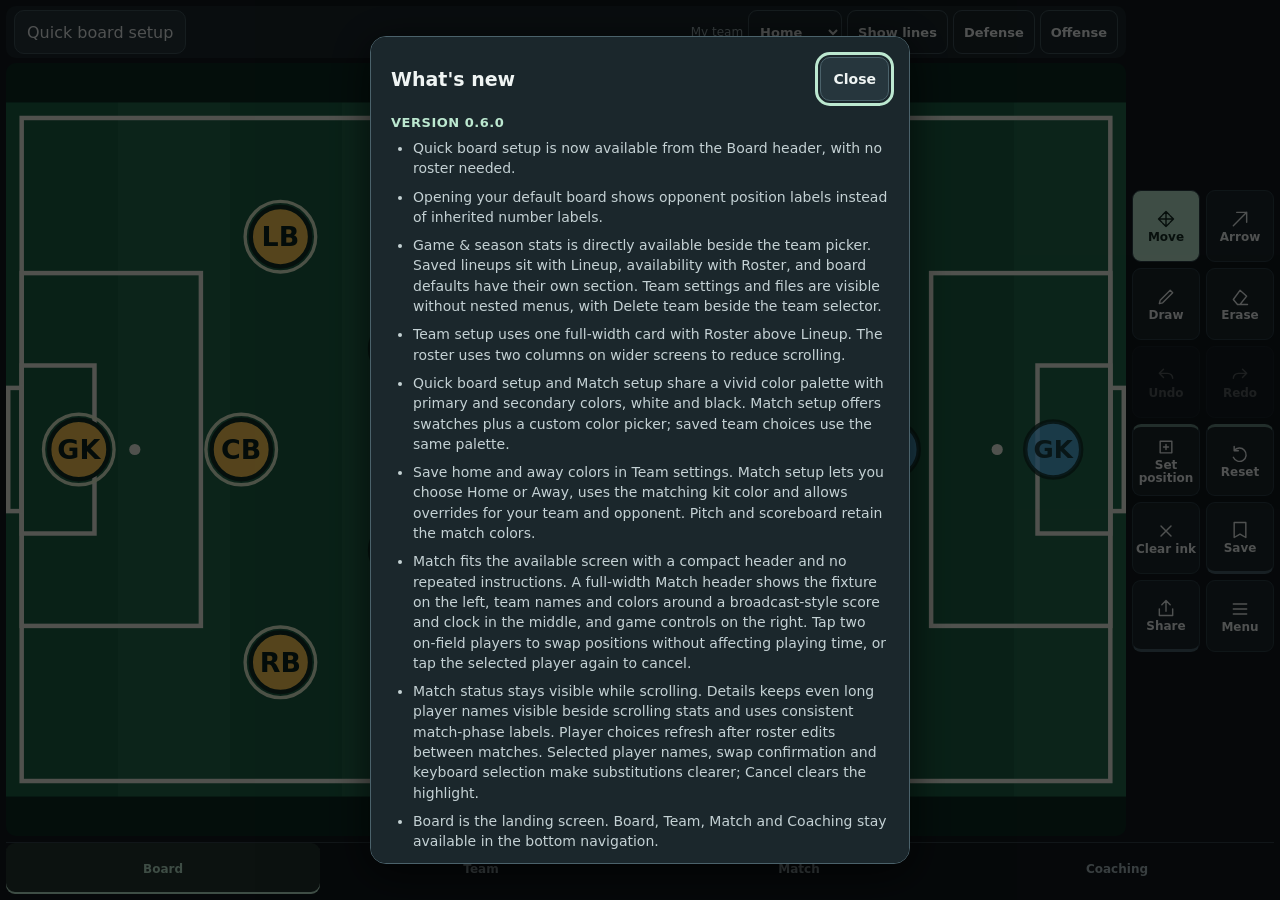
==== commit b45dd4e1: "Refine match and team setup workflows - Add lineup position swaps and match kit colors - Streamline " ====
--- a/index.html
+++ b/index.html
@@ -18,6 +18,7 @@
 <section id="board-view" class="board-workspace" role="tabpanel" aria-labelledby="tab-board">
   <div class="board-content">
     <div class="board-toolbar">
+    <button id="board-setup" aria-haspopup="dialog">Quick board setup</button>
     <div class="shape-controls" aria-label="Team and line controls">
       <label class="shape-team"><span>My team</span><select id="board-teaching-team" aria-label="My team"><option value="home">Home</option><option value="away">Away</option></select></label>
       <button type="button" id="show-lines" aria-pressed="false">Show lines</button>
@@ -55,15 +56,19 @@
 </section>
 
 <section id="match-view" class="workspace" role="tabpanel" aria-labelledby="tab-match" hidden>
-  <header class="page-heading"><div><p class="eyebrow">SIDELINE</p><h1 tabindex="-1">Match</h1><p id="match-context">Prepare a lineup in Team, then set up your match.</p></div></header>
-  <div id="match-strip" class="match-strip">
-    <div class="match-status"><span id="match-phase">Match setup</span><span id="match-clock" role="timer"></span><span id="match-stoppage"></span><span id="match-score" aria-label="Score"></span></div>
-    <div class="match-actions"><button id="open-match">Match setup</button><button id="match-toggle" hidden>Begin first half</button><button id="match-goal" hidden>Goal</button><button id="match-end" hidden>End of half</button><button id="match-details" hidden>Details</button></div>
-    <p id="match-selection" role="status" aria-live="polite"></p>
+  <div class="match-stage">
+    <div id="match-strip" class="match-controls match-strip">
+      <header class="page-heading"><div><p class="eyebrow">SIDELINE</p><h1 tabindex="-1">Match</h1><p id="match-context">Prepare a lineup in Team, then set up your match.</p></div></header>
+      <div class="match-broadcast">
+        <div class="broadcast-score"><span id="match-team-name" class="broadcast-team"></span><span id="match-score" aria-label="Score"></span><span id="match-opponent-name" class="broadcast-team"></span></div>
+        <div class="match-status"><span id="match-phase">Match setup</span><span id="match-clock" role="timer"></span><span id="match-stoppage"></span></div>
+      </div>
+        <div class="match-actions"><button id="open-match">Match setup</button><button id="match-toggle" hidden>Begin first half</button><button id="match-goal" hidden>Goal</button><button id="match-end" hidden>End of half</button><button id="match-details" hidden>Details</button></div>
+        <p id="match-selection" role="status" aria-live="polite"></p>
+      <div id="match-prereq" class="panel"><p id="match-prereq-text"></p><button data-open-tab="team">Open Team</button></div>
+    </div>
+    <div class="match-layout"><div class="match-pitch"><canvas id="match-pitch" aria-label="Match lineup: tap two players to swap positions or a player and substitute"></canvas></div><aside id="sideline" aria-label="Substitutes" hidden><strong>Subs</strong><p id="sub-hint" aria-live="polite">Tap a player, then a sub</p><div id="sideline-players"></div><button id="cancel-sub" hidden>Cancel</button><details id="field-player-picker"><summary>Select an on-field player</summary><div id="match-field-players"></div></details></aside></div>
   </div>
-  <div id="match-prereq" class="panel"><p id="match-prereq-text"></p><button data-open-tab="team">Open Team</button></div>
-  <div class="match-layout"><div class="match-pitch"><canvas id="match-pitch" aria-label="Match lineup: tap a player to substitute"></canvas></div><aside id="sideline" aria-label="Substitutes" hidden><strong>Subs</strong><p id="sub-hint" aria-live="polite">Tap a player, then a sub</p><div id="sideline-players"></div><button id="cancel-sub" hidden>Cancel</button><details id="field-player-picker"><summary>Select an on-field player</summary><div id="match-field-players"></div></details></aside></div>
-  <p class="quiet">Tap a player and a substitute to swap them. Match time continues when you switch tabs.</p>
 </section>
 
 <section id="coaching-view" class="workspace" role="tabpanel" aria-labelledby="tab-coaching" hidden>
@@ -83,20 +88,16 @@
 
 <section id="team-view" class="workspace" role="tabpanel" aria-labelledby="tab-team" hidden>
   <header class="page-heading"><div><p class="eyebrow">SIDELINE</p><h1 tabindex="-1">Team setup</h1><p>Prepare the lineup, then apply it to Board.</p></div><span class="device-status" id="team-status" role="status"></span></header>
-  <div class="team-picker"><label class="grow">Your teams<select id="team-picker"></select></label><button id="new-team">New team</button></div>
+  <div class="team-picker"><label class="grow">Your teams<select id="team-picker"></select></label><button id="team-stats" class="accent">Game &amp; season stats</button><button id="open-team-settings">Team settings</button><button id="new-team">New team</button><button id="delete-team">Delete team</button></div>
   <div class="subnav team-subnav"><button id="team-roster-tab" class="on" aria-pressed="true">Roster</button><button id="team-lineup-tab" aria-pressed="false">Lineup</button></div>
-  <div class="team-columns"><section id="roster-panel" class="panel"><div class="section-heading"><h2>Roster <small id="roster-count"></small></h2><button id="add-player" class="accent">+ Add player</button></div><p class="quiet">Check the players available for this lineup. Anyone you leave unchecked stays on your roster.</p><div id="roster-list"></div><p id="roster-empty" class="empty-state">Add your players to prepare a lineup.</p></section>
-    <section id="lineup-panel" class="panel"><div class="section-heading"><h2>Lineup</h2><span id="lineup-count" class="quiet"></span></div><canvas id="lineup-preview" width="1000" height="620" aria-label="Planned lineup preview"></canvas><div id="lineup-slots" class="lineup-slots"></div><h3>Bench</h3><div id="bench-list" class="bench-list"></div><label class="check-label"><input id="short-handed" type="checkbox"> Apply with empty positions (short-handed)</label><div class="button-row"><label>Apply to<select id="apply-side"><option value="home">Home</option><option value="away">Away</option></select></label><button id="apply-lineup" class="accent grow">Apply to board</button></div><p id="lineup-error" class="form-error" role="alert"></p><p class="quiet">Check your lineup above, then tap Apply to board when you're ready. To demonstrate a play, tap Set position on the board afterward.</p></section></div>
-  <details class="panel team-management"><summary>Lineup options &amp; team settings<span>Saved lineups, default board, stats and files</span></summary>  <details id="team-settings" class="panel"><summary>Team settings <span>Name, format, color and team files</span></summary><div class="settings-grid"><label>Team name<input id="team-name" maxlength="48" placeholder="Team name"></label><label>Format<select id="team-format"><option value="9v9">9v9</option><option value="7v7">7v7</option></select></label><label>Formation<select id="team-formation"></select></label><label>Team color<select id="team-color"></select></label></div><div class="button-row"><button id="copy-team">Duplicate team</button><button id="export-team">Export team</button><button class="import-file">Import file</button><button id="delete-team">Delete team</button></div></details>
-  <div class="button-row"><button id="set-default-lineup">Use starting lineup as default board</button><button id="clear-default-lineup">Clear default</button><button id="team-stats">Game &amp; season stats</button></div><p id="default-lineup-status" class="quiet"></p><div class="filter-row"><label class="grow">Saved lineups<select id="saved-lineups"></select></label><button id="save-lineup">Save lineup as…</button><button id="reset-availability">Everyone available</button></div>
-</details>
-  <details class="panel quick-setup"><summary>Quick board setup <span>No roster needed</span></summary>
-    <h3>Format</h3><div class="seg" id="formatSeg"></div>
-    <label>Formation for<select id="setup-side"><option value="home">Home</option><option value="away">Away</option><option value="both">Both teams</option></select></label>
-    <div class="formation-controls"><label>Formation<select id="formation" aria-describedby="formation-help"></select></label><button type="button" id="reset-formation">Reset both teams</button></div>
-    <p id="formation-help" class="quiet">Choose a formation for Home, Away or both. Reset both teams clears your drawings and saved starting point. Tap Undo to bring the old board back.</p>
-    <h3>Home color</h3><div class="swatches" id="sw-home"></div><h3>Away color</h3><div class="swatches" id="sw-away"></div><button class="wide" data-open-tab="board">Back to board</button>
-  </details>
+  <div class="team-columns panel"><section id="roster-panel" class="panel"><div class="section-heading"><h2>Roster <small id="roster-count"></small></h2><button id="add-player" class="accent">+ Add player</button></div><p class="quiet">Check the players available for this lineup. Anyone you leave unchecked stays on your roster.</p><div class="roster-actions"><button id="reset-availability">Everyone available</button></div><div id="roster-list"></div><p id="roster-empty" class="empty-state">Add your players to prepare a lineup.</p></section>
+    <section id="lineup-panel" class="panel"><div class="section-heading"><h2>Lineup</h2><span id="lineup-count" class="quiet"></span></div><div class="saved-lineup-controls"><label>Saved lineup<select id="saved-lineups"></select></label><button id="save-lineup">Save lineup as...</button></div><canvas id="lineup-preview" width="1000" height="620" aria-label="Planned lineup preview"></canvas><div id="lineup-slots" class="lineup-slots"></div><h3>Bench</h3><div id="bench-list" class="bench-list"></div><label class="check-label"><input id="short-handed" type="checkbox"> Apply with empty positions (short-handed)</label><div class="button-row"><label>Apply to<select id="apply-side"><option value="home">Home</option><option value="away">Away</option></select></label><button id="apply-lineup" class="accent grow">Apply to board</button></div><p id="lineup-error" class="form-error" role="alert"></p><p class="quiet">Check your lineup above, then tap Apply to board when you're ready. To demonstrate a play, tap Set position on the board afterward.</p><div class="board-default-settings"><h3>Board default</h3><p id="default-lineup-status" class="quiet"></p><div class="button-row"><button id="set-default-lineup">Use this starting lineup</button><button id="clear-default-lineup">Use standard formation</button></div></div></section></div>
+  <section id="team-settings" class="panel team-settings-card" aria-labelledby="team-settings-title">
+    <div class="section-heading"><h2 id="team-settings-title">Team settings</h2><span class="quiet">Saved automatically</span></div>
+    <div class="settings-grid"><label>Team name<input id="team-name" maxlength="48" placeholder="Team name"></label><label>Format<select id="team-format"><option value="9v9">9v9</option><option value="7v7">7v7</option></select></label><label>Formation<select id="team-formation"></select></label><label>Home color<select id="team-color"></select></label><label>Away color<select id="team-away-color"></select></label></div>
+    <div class="team-files"><h3>Team files</h3><div class="button-row"><button id="copy-team">Duplicate team</button><button id="export-team">Export team</button><button class="import-file">Import file</button></div></div>
+  </section>
+
 
 </section>
 
@@ -179,7 +180,7 @@
     <p>On Board, choose your team and tap Show lines. Defense connects players in the same position group; Offense shows triangles between teammates. Lines follow the players as you move them. Triangles show spacing, not necessarily an open pass. Turn lines off and on to make new triangles from the current positions.</p>
     <p>Use Teaching aids in Coaching to show guides, focus on one half or hide players. Defensive position lines are for formation boards, not activity diagrams.</p>
     <p>A T marks a target player. OFF marks the defender who has stopped in the U-10 activity.</p>
-    <p>In Team, use Quick board setup without adding players, or make a roster and choose a lineup. Check the preview, then tap Apply to board. Editing your team leaves the board as it is.</p>
+    <p>On Board, use Setup without adding players. In Team, make a roster and choose a lineup. Check the preview, then tap Apply to board. Editing your team leaves the board as it is.</p>
     <h3>Save and use offline</h3>
     <p>Your current board is saved on this device. Tap Save to keep a named board in My playbook, or Share to send a picture. Export your board, playbook or team to keep a backup somewhere else. Team and playbook imports make copies. Opening an imported board replaces the current board, but Undo brings it back.</p>
     <p>Turn your phone sideways for a wider field, or use it upright. For offline use, open Sideline while you're online and check the offline status in Menu. On an iPhone or iPad, use Safari's Share menu to add Sideline to your Home Screen.</p>
@@ -191,6 +192,14 @@
 <dialog id="rosterDialog" aria-labelledby="roster-title"><form id="roster-form"><div class="dialog-title"><h2 id="roster-title">Add player</h2><button type="button" class="x" data-close="rosterDialog" aria-label="Cancel">Close</button></div><label>Name or nickname<input id="roster-name" maxlength="48" required autocomplete="off"></label><label>Jersey number<input id="roster-number" type="number" min="0" max="99" step="1" inputmode="numeric" required></label><label>Role to try (optional)<select id="roster-role"><option value="">Any role</option></select></label><button type="submit" class="accent wide">Save player</button><p id="roster-error" class="form-error" role="alert"></p></form></dialog>
 <dialog id="confirmDialog" aria-labelledby="confirm-title"><form method="dialog"><div class="dialog-title"><h2 id="confirm-title">Review change</h2><button value="cancel" class="x" aria-label="Cancel">Close</button></div><p id="confirm-message"></p><div class="button-row"><button value="cancel" class="grow">Cancel</button><button id="confirm-accept" value="accept" class="accent grow">Continue</button></div></form></dialog>
 <dialog id="sourceDialog" aria-labelledby="source-title"><div class="dialog-title"><h2 id="source-title">How to play &amp; source</h2><button class="x" data-close="sourceDialog" aria-label="Close">Close</button></div><div id="source-details"></div></dialog>
+<dialog id="boardSetupDialog" aria-labelledby="board-setup-title"><div class="dialog-title"><h2 id="board-setup-title">Quick board setup</h2><button class="x" id="board-setup-close" aria-label="Close board setup">Close</button></div><p>No roster needed</p>
+    <h3>Format</h3><div class="seg" id="formatSeg"></div>
+    <label>Formation for<select id="setup-side"><option value="home">Home</option><option value="away">Away</option><option value="both">Both teams</option></select></label>
+    <div class="formation-controls"><label>Formation<select id="formation" aria-describedby="formation-help"></select></label><button type="button" id="reset-formation">Reset both teams</button></div>
+    <p id="formation-help" class="quiet">Choose a formation for Home, Away or both. Reset both teams clears your drawings and saved starting point. Tap Undo to bring the old board back.</p>
+    <h3>Home color</h3><div class="swatches" id="sw-home"></div><h3>Away color</h3><div class="swatches" id="sw-away"></div>
+
+</dialog>
 <dialog id="matchDialog" aria-labelledby="match-title"><div class="dialog-title"><h2 id="match-title">Match</h2><button class="x" id="match-close" aria-label="Close match">Close</button></div><div id="match-body"></div></dialog>
 <input id="import-input" type="file" accept=".json,application/json" hidden>
 <div id="app-notice" class="app-notice" role="status" aria-live="polite" hidden></div>
--- a/styles.css
+++ b/styles.css
@@ -519,18 +519,29 @@
 
 /* Match has a dedicated pitch and no teaching controls. */
 .match-layout { display: flex; gap: 12px; margin-top: 12px; }
+.match-stage { display: flex; align-items: stretch; gap: 12px; margin-top: 12px; }
+.match-controls { flex: 0 0 320px; min-width: 0; align-self: flex-start; }
+.match-controls .page-heading { margin-bottom: 12px; }
+.match-controls .match-strip { position: static; }
+.match-controls #match-prereq { margin-top: 10px; }
+.match-stage > .match-layout { flex: 1 1 auto; min-width: 0; margin-top: 0; }
+.match-stage .match-pitch { height: min(72vh, 720px); }
 .match-pitch { position: relative; flex: 1; min-width: 0; height: min(65vh, 650px); background: #0b2a22; border-radius: 12px; }
 #match-pitch { touch-action: pan-y; }
 #match-view #sideline { flex-basis: 140px; max-height: 650px; }
 #match-view .match-strip { justify-content: flex-start; }
 @media (orientation: portrait) {
+  .match-stage { flex-direction: column; }
+  .match-controls { flex: none; width: 100%; }
+  .match-stage > .match-layout { flex: none; }
   .match-layout { flex-direction: column; }
-  .match-pitch { flex: none; height: 440px; }
+  .match-pitch, .match-stage .match-pitch { flex: none; height: 440px; }
   #match-view #sideline { flex: none; max-height: none; }
 }
 
 /* Persistent game status and explicit substitution context. */
 #match-view .page-heading { margin-bottom: 12px; }
+#match-view .match-controls .page-heading { margin-bottom: 12px; }
 #match-view .page-heading .eyebrow { display: none; }
 #match-view h1 { font-size: 24px; }
 #match-view .match-strip { position: sticky; top: 0; z-index: 6; display: grid; gap: 8px; padding: 12px; border: 1px solid #42565d; box-shadow: 0 5px 16px #0004; }
@@ -573,3 +584,91 @@
 #match-body th:first-child, #match-body td:first-child {
   width: 140px; max-width: 140px; white-space: normal; overflow-wrap: anywhere;
 }
+
+/* Full-width broadcast header: fixture, scoreboard, match actions. */
+.match-stage { flex-direction: column; }
+#match-view .match-stage > .match-controls {
+  flex: none; width: 100%; display: grid;
+  grid-template-columns: minmax(0, 1fr) minmax(0, 1.4fr) minmax(0, 1fr);
+  align-items: center; gap: 12px 20px; position: sticky; top: 0; z-index: 6;
+}
+#match-view .match-controls .page-heading { margin: 0; min-width: 0; }
+#match-context, #match-selection { overflow-wrap: anywhere; }
+.match-broadcast { min-width: 0; padding: 10px 12px; background: #101b20; border-radius: 8px; }
+.broadcast-score { display: grid; grid-template-columns: minmax(0, 1fr) auto minmax(0, 1fr); align-items: center; gap: 12px; text-align: center; }
+.broadcast-team { border-top: 4px solid var(--team-color); padding-top: 6px; font-size: 13px; font-weight: 700; overflow-wrap: anywhere; }
+#match-score { margin: 0; white-space: nowrap; font-variant-numeric: tabular-nums; }
+.match-broadcast .match-status { justify-content: center; gap: 8px; margin-top: 6px; }
+.match-status > span { white-space: nowrap; }
+#match-clock { font-variant-numeric: tabular-nums; }
+.match-controls .match-actions { justify-content: flex-end; }
+#match-selection, #match-prereq { grid-column: 1 / -1; }
+@media (max-width: 900px) {
+  #match-view .match-stage > .match-controls { grid-template-columns: minmax(0, 1fr) minmax(0, 1.4fr); gap: 8px 12px; }
+  .match-controls .match-actions { grid-column: 1 / -1; display: flex; justify-content: flex-end; }
+  .match-controls .match-actions button { width: auto; }
+}
+@media (max-width: 480px) {
+  #match-view .match-stage > .match-controls { grid-template-columns: minmax(0, 1fr); }
+  .match-broadcast { padding: 6px 8px; }
+  .match-controls .page-heading h1 { font-size: 20px; }
+  .match-controls .page-heading p { margin: 4px 0 0; }
+  .match-controls .match-actions { justify-content: center; gap: 6px; }
+  .match-controls .match-actions button { flex: 1 1 auto; padding: 8px; font-size: 12px; }
+  .broadcast-team { font-size: 12px; }
+}
+
+#board-setup { min-height: 44px; padding: 8px 12px; border: 1px solid #42565d; border-radius: 10px; background: var(--panel-hi); white-space: nowrap; }
+
+/* Fit Match into its workspace; only the substitute list scrolls if needed. */
+#match-view { display: flex; flex-direction: column; overflow: hidden; padding-top: 10px; padding-bottom: 10px; }
+#match-view .match-stage { flex: 1; min-height: 0; margin-top: 0; gap: 8px; }
+#match-view .match-stage > .match-controls { position: static; padding: 8px 12px; gap: 6px 16px; }
+#match-view .match-broadcast { padding: 4px 8px; }
+#match-view .match-broadcast .match-status { margin-top: 2px; }
+#match-view .broadcast-team { padding-top: 3px; }
+#match-view .match-stage > .match-layout { flex: 1; min-height: 0; }
+#match-view .match-stage .match-pitch { height: auto; min-height: 0; }
+#match-view #sideline { min-height: 0; max-height: none; overflow-y: auto; }
+/* Announcements remain available to assistive technology without another row. */
+#match-selection { position: absolute; width: 1px; height: 1px; padding: 0; margin: -1px; overflow: hidden; clip-path: inset(50%); white-space: nowrap; }
+@media (orientation: portrait) {
+  #match-view .match-stage .match-pitch { flex: 1; }
+  #match-view #sideline { flex: 0 0 auto; max-height: 130px; }
+}
+
+/* One team card: roster first, then the full-width lineup. */
+#team-view .team-columns { display: block; padding: 16px; }
+#team-view .team-columns > .panel { display: block; padding: 0; margin: 0; border: 0; border-radius: 0; background: transparent; }
+#team-view .team-columns > #lineup-panel { margin-top: 20px; padding-top: 20px; border-top: 1px solid #42565d; }
+#roster-list { display: grid; grid-template-columns: repeat(2, minmax(0, 1fr)); column-gap: 28px; }
+.roster-row { min-width: 0; }
+@media (max-width: 699px) {
+  #roster-list { grid-template-columns: minmax(0, 1fr); }
+  #team-view .team-columns { padding: 12px; }
+}
+
+.kit-color { min-width: 0; margin: 14px 0; padding: 0; border: 0; }
+.kit-color legend { color: var(--muted); font-size: 13px; margin-bottom: 8px; }
+dialog .swatches button { flex: 0 0 40px; width: 40px; min-height: 40px; height: 40px; padding: 0; border-radius: 9px; }
+dialog .custom-kit-color { display: flex; align-items: center; gap: 10px; margin-top: 8px; }
+.custom-kit-color input { width: 52px; padding: 3px; }
+
+/* Team tasks are directly reachable and grouped where they are used. */
+.team-picker { flex-wrap: wrap; align-items: flex-end; }
+.team-picker > .grow { flex: 1 1 280px; }
+.roster-actions { margin: 0 0 10px; }
+.saved-lineup-controls { display: flex; align-items: flex-end; gap: 10px; margin: 16px 0; }
+.saved-lineup-controls label { flex: 1; }
+.board-default-settings, .team-files { border-top: 1px solid #42565d; padding-top: 4px; margin-top: 20px; }
+#team-settings .settings-grid { margin-top: 18px; grid-template-columns: minmax(180px, 2fr) repeat(4, minmax(110px, 1fr)); }
+#team-view #delete-team { background: transparent; border-color: #8b5a55; color: #ffb4a8; }
+@media (max-width: 899px) {
+  #team-settings .settings-grid { grid-template-columns: repeat(2, minmax(0, 1fr)); }
+  #team-settings .settings-grid > label:first-child { grid-column: 1 / -1; }
+}
+@media (max-width: 480px) {
+  .team-picker > button { flex: 1 1 auto; }
+  .saved-lineup-controls { flex-wrap: wrap; }
+  .saved-lineup-controls label { flex-basis: 100%; }
+}
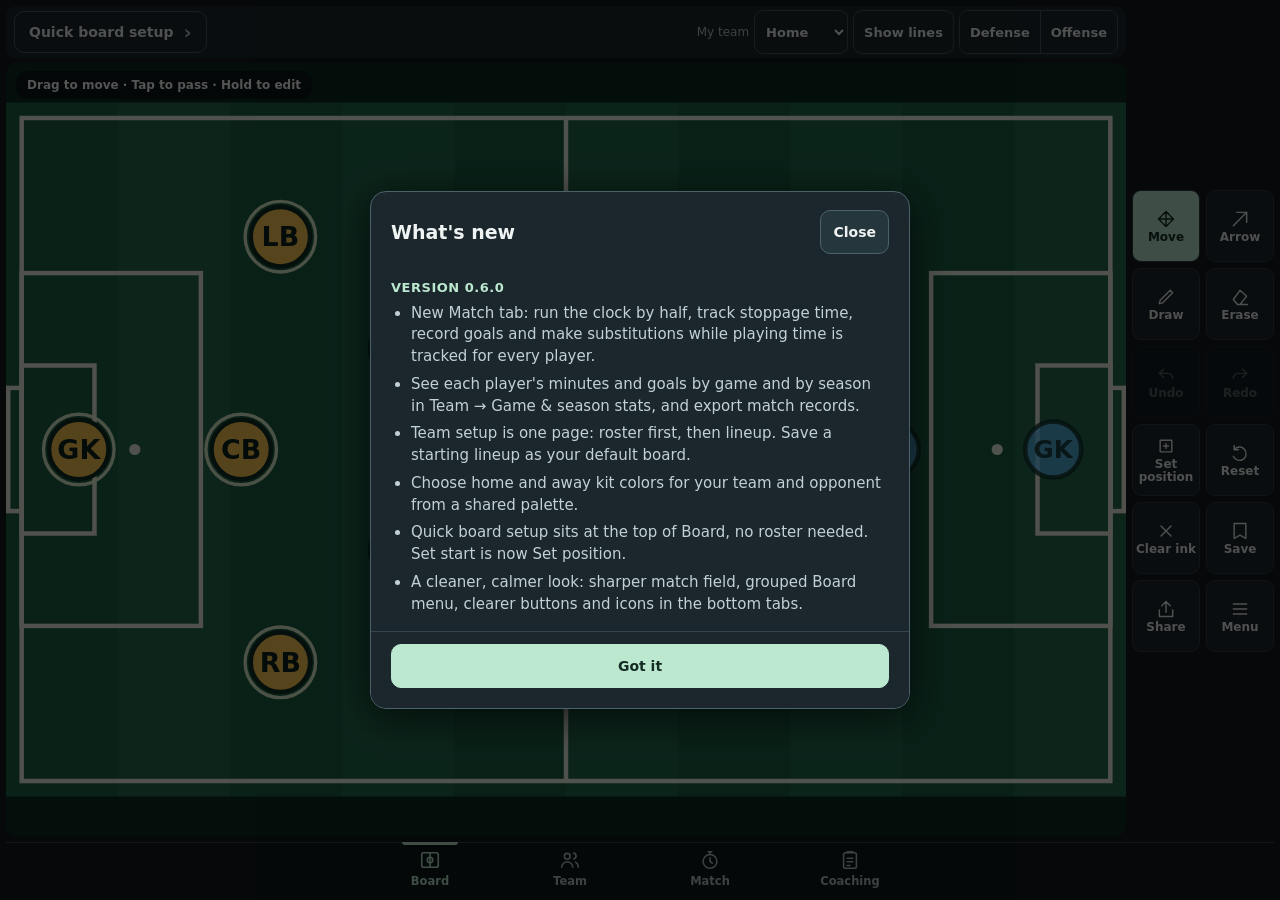
==== commit ede5c18f: "Polish the interface after a design review Calmer chrome, one button system, icon tabs, grouped Boar" ====
--- a/index.html
+++ b/index.html
@@ -58,12 +58,12 @@
 <section id="match-view" class="workspace" role="tabpanel" aria-labelledby="tab-match" hidden>
   <div class="match-stage">
     <div id="match-strip" class="match-controls match-strip">
-      <header class="page-heading"><div><p class="eyebrow">SIDELINE</p><h1 tabindex="-1">Match</h1><p id="match-context">Prepare a lineup in Team, then set up your match.</p></div></header>
+      <header class="page-heading"><div><p class="eyebrow">SIDELINE</p><h1 tabindex="-1">Match</h1><span id="match-phase" class="phase-pill">Not started</span><p id="match-context">Prepare a lineup in Team, then set up your match.</p></div></header>
       <div class="match-broadcast">
         <div class="broadcast-score"><span id="match-team-name" class="broadcast-team"></span><span id="match-score" aria-label="Score"></span><span id="match-opponent-name" class="broadcast-team"></span></div>
-        <div class="match-status"><span id="match-phase">Match setup</span><span id="match-clock" role="timer"></span><span id="match-stoppage"></span></div>
+        <div class="match-status"><span id="match-clock" role="timer"></span><span id="match-stoppage"></span></div>
       </div>
-        <div class="match-actions"><button id="open-match">Match setup</button><button id="match-toggle" hidden>Begin first half</button><button id="match-goal" hidden>Goal</button><button id="match-end" hidden>End of half</button><button id="match-details" hidden>Details</button></div>
+        <div class="match-actions"><button id="open-match">Set up match</button><button id="match-toggle" hidden>Begin first half</button><button id="match-goal" hidden>Goal</button><button id="match-end" hidden>End of half</button><button id="match-details" hidden>Details</button></div>
         <p id="match-selection" role="status" aria-live="polite"></p>
       <div id="match-prereq" class="panel"><p id="match-prereq-text"></p><button data-open-tab="team">Open Team</button></div>
     </div>
@@ -102,10 +102,10 @@
 </section>
 
 <nav class="app-tabs" role="tablist" aria-label="Sideline workspaces">
-<button id="tab-board" role="tab" aria-selected="true" aria-controls="board-view" data-tab="board">Board</button>
-<button id="tab-team" role="tab" aria-selected="false" aria-controls="team-view" tabindex="-1" data-tab="team">Team</button>
-<button id="tab-match" role="tab" aria-selected="false" aria-controls="match-view" tabindex="-1" data-tab="match">Match</button>
-<button id="tab-coaching" role="tab" aria-selected="false" aria-controls="coaching-view" tabindex="-1" data-tab="coaching">Coaching</button></nav>
+<button id="tab-board" role="tab" aria-selected="true" aria-controls="board-view" data-tab="board"><svg aria-hidden="true" viewBox="0 0 24 24" fill="none" stroke="currentColor" stroke-width="1.7" stroke-linejoin="round"><rect x="3" y="4" width="18" height="16" rx="2"/><path d="M12 4v16"/><circle cx="12" cy="12" r="3"/></svg>Board</button>
+<button id="tab-team" role="tab" aria-selected="false" aria-controls="team-view" tabindex="-1" data-tab="team"><svg aria-hidden="true" viewBox="0 0 24 24" fill="none" stroke="currentColor" stroke-width="1.7" stroke-linecap="round" stroke-linejoin="round"><circle cx="9" cy="8" r="3.2"/><path d="M3 20c0-3.3 2.7-6 6-6s6 2.7 6 6M16 4.5a3.2 3.2 0 0 1 0 6.3M18 14.3c1.8.8 3 2.6 3 5.7"/></svg>Team</button>
+<button id="tab-match" role="tab" aria-selected="false" aria-controls="match-view" tabindex="-1" data-tab="match"><svg aria-hidden="true" viewBox="0 0 24 24" fill="none" stroke="currentColor" stroke-width="1.7" stroke-linecap="round" stroke-linejoin="round"><circle cx="12" cy="13.5" r="7.5"/><path d="M12 9.5v4l2.5 2M10 3h4M12 3v3"/></svg>Match</button>
+<button id="tab-coaching" role="tab" aria-selected="false" aria-controls="coaching-view" tabindex="-1" data-tab="coaching"><svg aria-hidden="true" viewBox="0 0 24 24" fill="none" stroke="currentColor" stroke-width="1.7" stroke-linecap="round" stroke-linejoin="round"><rect x="5" y="4" width="14" height="17" rx="2"/><path d="M9 4V3h6v1M9 10h6M9 14h6M9 18h3"/></svg>Coaching</button></nav>
 </div>
 
 <dialog id="playerDialog" class="player-menu" aria-labelledby="player-title">
@@ -131,31 +131,38 @@
 
 <dialog id="menuDialog">
   <form method="dialog">
-    <div class="dialog-title"><h2>Board</h2><button class="x" aria-label="Close">Close</button></div>
+    <div class="dialog-title"><h2 tabindex="-1" autofocus>Board</h2><button class="x" aria-label="Close">Close</button></div>
     <h3 id="board-labels-title">My team labels</h3>
     <div class="seg" role="group" aria-labelledby="board-labels-title"><button type="button" id="board-label-position" aria-pressed="false">Pos</button><button type="button" id="board-label-number" aria-pressed="false">#</button></div>
+    <h3>Board</h3>
     <div class="menu-actions"><button type="button" id="board-default">Default board</button>
-      <button type="button" data-open-tab="team">Team and board setup</button>
+      <button type="button" id="load">Saved boards</button>
+      <button type="button" id="full-field">Show full field</button>
+    </div>
+    <h3>Go to</h3>
+    <div class="menu-actions"><button type="button" data-open-tab="team">Team and board setup</button>
       <button type="button" data-open-tab="coaching">Coaching situations</button>
-      <button type="button" id="load">Saved boards</button>
+    </div>
+    <h3>Files</h3>
+    <div class="menu-actions"><button type="button" id="export-board">Export editable board</button>
+      <button type="button" class="import-file">Import Sideline file</button>
+    </div>
+    <h3>Help</h3>
+    <div class="menu-actions"><button type="button" id="help">How it works</button>
       <button type="button" id="show-release-notes">What's new</button>
+      <button type="button" id="install">Add to Home Screen</button>
       <a id="send-feedback" href="mailto:darthreckoner@gmail.com">Send feedback</a>
-      <p class="feedback-address">No email app? Send your feedback to <span>darthreckoner@gmail.com</span>.</p>
-      <button type="button" id="export-board">Export editable board</button>
-      <button type="button" class="import-file">Import Sideline file</button>
-      <button type="button" id="full-field">Show full field</button>
-      <button type="button" id="help">How it works</button>
-      <button type="button" id="install">Add to Home Screen</button>
-    </div>
-    <p id="offline-status" class="quiet" role="status">Open online to prepare offline use.</p>
+    </div>
+    <div class="menu-footer"><p class="feedback-address">No email app? Write to <span>darthreckoner@gmail.com</span></p>
+    <p id="offline-status" class="quiet" role="status">Open online to prepare offline use.</p></div>
   </form>
 </dialog>
 
 <dialog id="releaseDialog" aria-labelledby="release-title">
-  <div class="dialog-title"><h2 id="release-title">What's new</h2><button type="button" id="release-close" class="x" aria-label="Close What's new">Close</button></div>
+  <div class="dialog-title"><h2 id="release-title" tabindex="-1" autofocus>What's new</h2><button type="button" id="release-close" class="x" aria-label="Close What's new">Close</button></div>
   <div id="release-list"></div>
   <p id="release-storage-error" class="form-error" role="status" hidden></p>
-  <button type="button" id="release-dismiss" class="accent wide">Got it</button>
+  <div class="dialog-footer"><button type="button" id="release-dismiss" class="accent wide">Got it</button></div>
 </dialog>
 
 <dialog id="savesDialog">
@@ -192,7 +199,7 @@
 <dialog id="rosterDialog" aria-labelledby="roster-title"><form id="roster-form"><div class="dialog-title"><h2 id="roster-title">Add player</h2><button type="button" class="x" data-close="rosterDialog" aria-label="Cancel">Close</button></div><label>Name or nickname<input id="roster-name" maxlength="48" required autocomplete="off"></label><label>Jersey number<input id="roster-number" type="number" min="0" max="99" step="1" inputmode="numeric" required></label><label>Role to try (optional)<select id="roster-role"><option value="">Any role</option></select></label><button type="submit" class="accent wide">Save player</button><p id="roster-error" class="form-error" role="alert"></p></form></dialog>
 <dialog id="confirmDialog" aria-labelledby="confirm-title"><form method="dialog"><div class="dialog-title"><h2 id="confirm-title">Review change</h2><button value="cancel" class="x" aria-label="Cancel">Close</button></div><p id="confirm-message"></p><div class="button-row"><button value="cancel" class="grow">Cancel</button><button id="confirm-accept" value="accept" class="accent grow">Continue</button></div></form></dialog>
 <dialog id="sourceDialog" aria-labelledby="source-title"><div class="dialog-title"><h2 id="source-title">How to play &amp; source</h2><button class="x" data-close="sourceDialog" aria-label="Close">Close</button></div><div id="source-details"></div></dialog>
-<dialog id="boardSetupDialog" aria-labelledby="board-setup-title"><div class="dialog-title"><h2 id="board-setup-title">Quick board setup</h2><button class="x" id="board-setup-close" aria-label="Close board setup">Close</button></div><p>No roster needed</p>
+<dialog id="boardSetupDialog" aria-labelledby="board-setup-title"><div class="dialog-title"><h2 id="board-setup-title" tabindex="-1" autofocus>Quick board setup</h2><button class="x" id="board-setup-close" aria-label="Close board setup">Close</button></div><p>No roster needed</p>
     <h3>Format</h3><div class="seg" id="formatSeg"></div>
     <label>Formation for<select id="setup-side"><option value="home">Home</option><option value="away">Away</option><option value="both">Both teams</option></select></label>
     <div class="formation-controls"><label>Formation<select id="formation" aria-describedby="formation-help"></select></label><button type="button" id="reset-formation">Reset both teams</button></div>
@@ -200,7 +207,7 @@
     <h3>Home color</h3><div class="swatches" id="sw-home"></div><h3>Away color</h3><div class="swatches" id="sw-away"></div>
 
 </dialog>
-<dialog id="matchDialog" aria-labelledby="match-title"><div class="dialog-title"><h2 id="match-title">Match</h2><button class="x" id="match-close" aria-label="Close match">Close</button></div><div id="match-body"></div></dialog>
+<dialog id="matchDialog" aria-labelledby="match-title"><div class="dialog-title"><h2 id="match-title" tabindex="-1" autofocus>Match</h2><button class="x" id="match-close" aria-label="Close match">Close</button></div><div id="match-body"></div></dialog>
 <input id="import-input" type="file" accept=".json,application/json" hidden>
 <div id="app-notice" class="app-notice" role="status" aria-live="polite" hidden></div>
 
--- a/styles.css
+++ b/styles.css
@@ -419,8 +419,6 @@
 .rail button { border: 1px solid #2e4149; font-size: 11.5px; font-weight: 600; border-radius: 9px; }
 .rail button.primary { background: var(--panel); color: var(--ink); }
 .rail button i { font-size: 19px; }
-.rail #capture, .rail #reset-start { border-top: 3px solid #668a80; }
-.rail #save, .rail #share { border-bottom: 3px solid #49616c; }
 .shape-controls button, .shape-controls select, .match-strip button, #sideline button { border-color: #42565d; }
 .shape-controls { padding-bottom: 3px; }
 .match-strip { background: #1b272c; border-radius: 9px; padding: 4px; gap: 10px; }
@@ -672,3 +670,165 @@
   .saved-lineup-controls { flex-wrap: wrap; }
   .saved-lineup-controls label { flex-basis: 100%; }
 }
+
+/* ============================================================
+   Visual polish layer: one button system, quieter chrome,
+   readable Match on every phone. Later rules win on purpose.
+   ============================================================ */
+:root { --muted: #b4c4c8; --line: #34444b; --line-strong: #46595f; --danger: #ffb4a8; }
+
+/* Buttons: secondary by default, one accent primary, quiet ghosts. */
+.workspace button, dialog button:not(.x), .floating-tools button, .lesson-cue button, .match-strip button, #board-setup, .shape-controls button, .shape-controls select { font-weight: 600; }
+button.accent, dialog button.accent, .primary.wide, #match-toggle, #open-match { background: var(--accent); color: var(--accent-ink); border-color: var(--accent); font-weight: 700; }
+#team-view #team-stats { background: var(--panel-hi); color: var(--ink); border-color: var(--line-strong); font-weight: 600; }
+button:disabled { opacity: .38; }
+
+/* Headings: one pattern on every tab. */
+.page-heading .eyebrow { display: none; }
+h1:focus-visible { text-decoration: none; }
+dialog h2:focus { outline: none; }
+
+/* Bottom tabs: icon over label, quiet until selected, centered on wide screens. */
+.app-tabs { gap: 0; padding: 0 max(0px, calc((100% - 560px) / 2)); background: var(--bg); border-top-color: var(--line); }
+.app-tabs button { position: relative; flex-direction: column; gap: 3px; border-radius: 0; font-size: 11.5px; font-weight: 600; color: var(--muted); }
+.app-tabs button svg { width: 22px; height: 22px; display: block; }
+.app-tabs [aria-selected="true"] { background: transparent; box-shadow: none; color: var(--accent); }
+.app-tabs [aria-selected="true"]::before { content: ""; position: absolute; top: -1px; left: 30%; right: 30%; height: 3px; border-radius: 0 0 3px 3px; background: var(--accent); }
+@media (max-height: 430px) and (orientation: landscape) {
+  .app-tabs button { flex-direction: row; gap: 6px; }
+  .app-tabs button svg { width: 18px; height: 18px; }
+}
+
+/* Segmented controls: the selected option is the filled one. */
+.subnav { max-width: 420px; }
+.subnav button { color: var(--muted); }
+.subnav .on { background: var(--accent); color: var(--accent-ink); border-color: var(--accent); font-weight: 700; }
+
+/* Board header: a calm setup bar, then equal-width line controls. */
+#board-setup { display: flex; align-items: center; justify-content: space-between; gap: 10px; min-height: 42px; padding: 8px 14px; background: var(--panel); border-color: var(--line-strong); font-size: 14px; color: var(--ink); text-align: left; }
+#board-setup::after { content: "\203A"; font-size: 20px; line-height: 1; color: var(--muted); }
+.shape-controls button, .shape-controls select { background: var(--panel); border-color: var(--line-strong); }
+.shape-controls > button, .shape-modes { flex: 1 1 auto; }
+.shape-modes { gap: 0; padding: 0; border: 1px solid var(--line-strong); border-radius: 9px; background: var(--panel); overflow: hidden; }
+.shape-modes button { flex: 1 1 0; border: 0; border-radius: 0; min-height: 42px; }
+.shape-modes button + button { border-left: 1px solid var(--line-strong); }
+.shape-team { color: var(--muted); }
+#board-setup { width: 100%; }
+@media (min-width: 1100px) { #board-setup { width: auto; } .shape-controls > button, .shape-modes { flex: 0 0 auto; } }
+@media (max-width: 360px) { .shape-controls { flex-wrap: wrap; } .shape-modes { flex-basis: 100%; } }
+
+/* Tool rail: icons share a top line so one- and two-line labels align. */
+.rail button { border-color: #2c3c43; }
+@media (orientation: portrait) { .rail { grid-auto-rows: 56px; } .rail button { justify-content: flex-start; padding-top: 7px; } }
+
+/* Hints sit lightly on the field. */
+.toast { top: 8px; left: 10px; max-width: min(38%, 220px); transform: translateY(-6px); text-align: left; border-radius: 12px; padding: 6px 11px; font-size: 12px; line-height: 1.35; background: rgba(10, 18, 22, .8); -webkit-backdrop-filter: blur(4px); backdrop-filter: blur(4px); }
+
+/* Roster: names lead; actions stay quiet until needed. */
+.roster-row { gap: 6px; padding: 6px 0; border-top-color: var(--line); }
+.roster-row strong { font-size: 15px; font-weight: 650; }
+.roster-row small.status { display: block; margin-top: 2px; font-size: 12px; color: var(--muted); }
+.roster-row small.status.starting { color: var(--accent); }
+.roster-row small.status.out { color: #8d9ea3; }
+.workspace .roster-row button { min-width: 44px; padding: 8px 10px; background: transparent; border-color: transparent; color: var(--muted); font-size: 13px; }
+.workspace .roster-row button:hover { background: var(--panel-hi); color: var(--ink); }
+.workspace .roster-row .delete:hover { color: var(--danger); }
+#team-view .team-columns > #lineup-panel, .board-default-settings, .team-files { border-color: var(--line); }
+@media (min-width: 700px) { #apply-lineup.grow { flex: 0 1 340px; } }
+
+/* Dialogs: pinned title and primary action, scrolling body. */
+dialog { padding: 0 20px 20px; }
+dialog .dialog-title { position: sticky; top: 0; z-index: 2; margin: 0 0 4px; padding: 18px 0 12px; background: #1b272c; }
+dialog:has(.dialog-footer) { padding-bottom: 0; }
+.dialog-footer { position: sticky; bottom: 0; z-index: 2; margin: 16px -20px 0; padding: 12px 20px 20px; background: #1b272c; border-top: 1px solid var(--line); }
+.dialog-footer button { width: 100%; margin: 0; }
+.release-section ul { font-size: 15px; line-height: 1.45; padding-left: 20px; }
+.release-section li + li { margin-top: 6px; }
+
+/* Board menu: grouped list rows instead of a wall of buttons. */
+#menuDialog h3 { margin: 18px 0 8px; }
+#menuDialog .menu-actions { gap: 0; margin-top: 0; border: 1px solid var(--line); border-radius: 12px; overflow: hidden; background: #172226; }
+#menuDialog .menu-actions > button, #menuDialog .menu-actions > a { display: flex; align-items: center; justify-content: flex-start; min-height: 48px; margin: 0; padding: 0 14px; border: 0; border-radius: 0; background: transparent; color: var(--ink); font-size: 15px; font-weight: 600; text-align: left; }
+#menuDialog .menu-actions > :is(button, a) + :is(button, a) { border-top: 1px solid var(--line); }
+#menuDialog .menu-actions > *::after { content: "\203A"; margin-left: auto; padding-left: 12px; color: var(--muted); font-size: 20px; line-height: 1; }
+#menuDialog .menu-actions > :active { background: var(--panel-hi); }
+.menu-footer { margin-top: 14px; }
+.menu-footer p { margin: 4px 0; font-size: 12.5px; color: var(--muted); }
+
+/* Goal picker: even grid, opponent goal set apart in its kit color. */
+.pick-grid { display: grid; grid-template-columns: repeat(2, minmax(0, 1fr)); gap: 8px; }
+@media (min-width: 700px) { .pick-grid { grid-template-columns: repeat(3, minmax(0, 1fr)); } }
+.pick-grid button { min-height: 48px; text-align: left; line-height: 1.2; }
+.pick-opponent { margin-top: 18px; padding-top: 16px; border-top: 1px solid var(--line); }
+dialog .pick-opponent button { width: 100%; text-align: left; border-left: 6px solid var(--team-color); }
+
+/* Match: compact header, big tabular score and clock, upright pitch. */
+#match-view { overflow-y: auto; }
+#match-view .match-stage { flex: 1 0 auto; }
+#match-view .match-stage > .match-layout { flex: 1 0 auto; }
+#match-view .page-heading > div { display: flex; flex-wrap: wrap; align-items: center; gap: 4px 10px; }
+#match-view .page-heading h1 { font-size: 22px; }
+#match-context { flex-basis: 100%; margin: 0; color: var(--muted); font-size: 14px; }
+.phase-pill { display: inline-flex; align-items: center; padding: 3px 10px; border-radius: 999px; background: #22343a; color: var(--muted); font-size: 12px; font-weight: 700; }
+#match-view[data-state="live"] .phase-pill { background: #23352f; color: var(--accent); }
+#match-view[data-state="live"] #match-context { display: none; }
+#match-view[data-state="idle"] .match-broadcast { display: none; }
+#match-view .match-broadcast { padding: 10px 12px; background: #101b20; border-radius: 10px; }
+#match-view #match-score { font-size: 34px; font-weight: 800; color: var(--ink); }
+#match-view #match-clock { font-size: 28px; font-weight: 800; }
+#match-view .broadcast-team { font-size: 13px; }
+#match-view .match-actions { display: grid; grid-auto-flow: column; grid-auto-columns: minmax(0, 1fr); gap: 8px; }
+#match-view .match-actions button { width: 100%; min-height: 48px; padding: 8px 6px; font-size: 14px; line-height: 1.15; }
+#match-view #match-goal { background: transparent; border: 2px solid var(--accent); color: var(--accent); font-weight: 700; }
+#match-view #match-end, #match-view #match-details { background: transparent; border-color: var(--line-strong); color: var(--ink); }
+#match-prereq { margin: 0; padding: 0; border: 0; background: transparent; box-shadow: none; }
+#match-prereq p { margin: 0 0 8px; font-size: 14px; color: var(--muted); }
+.match-pitch, #match-view .match-pitch { background: transparent; }
+#match-view #sideline { padding: 10px 12px; border: 1px solid var(--line); border-radius: 12px; background: var(--panel); }
+#match-view #sideline > strong { font-size: 13px; }
+#match-view #sideline > p { color: var(--muted); font-size: 12px; }
+#match-view #sideline-players button { background: var(--panel-hi); border-color: var(--line-strong); font-size: 14px; }
+#field-player-picker summary { font-size: 13px; font-weight: 600; color: var(--muted); }
+@media (orientation: portrait) { #match-view #sideline { max-height: none; overflow: visible; } }
+/* Phones scroll Match under a pinned score bar; the pitch always uses the full width. */
+@media (orientation: portrait) and (max-width: 600px) {
+  #match-view .match-stage > .match-controls { position: sticky; top: -12px; z-index: 6; }
+  #match-view .match-stage .match-pitch { flex: none; width: 100%; height: auto; min-height: 0; aspect-ratio: 620 / 1000; }
+}
+@media (max-width: 600px) {
+  #match-view #match-score { font-size: 30px; }
+  #match-view #match-clock { font-size: 26px; }
+  #match-view .page-heading h1 { font-size: 20px; }
+  #match-view .match-actions { gap: 6px; }
+  #match-view .match-actions button { font-size: 13px; padding: 6px 4px; }
+}
+
+/* Round 3 refinements */
+.toast.show { transform: translateY(0); }
+.board-scroll-hint { display: none !important; }
+@media (max-width: 899px) { #team-view[data-section="lineup"] .team-columns > #lineup-panel { margin-top: 0; padding-top: 0; border-top: 0; } }
+.situation-card .button-row { align-items: stretch; }
+#match-view #match-goal:disabled { border: 1px solid var(--line); color: var(--muted); opacity: .55; }
+#match-view .match-actions { grid-auto-columns: minmax(max-content, 1fr); }
+#match-view .match-actions button { white-space: nowrap; padding-left: 12px; padding-right: 12px; }
+#match-view #open-match { justify-self: start; min-width: 200px; }
+@media (min-width: 901px) { #match-view .match-stage > .match-controls { grid-template-columns: auto minmax(0, 1fr) auto; } }
+@media (max-width: 360px) {
+  #match-view .match-actions { grid-auto-columns: minmax(0, 1fr); }
+  #match-view .match-actions button { white-space: normal; padding-left: 4px; padding-right: 4px; }
+  .pick-grid { grid-template-columns: minmax(0, 1fr); }
+}
+@media (orientation: landscape) { #match-view #sideline { flex-basis: 200px; } #match-view #sideline-players button { white-space: nowrap; } }
+dialog .swatches { display: grid; grid-template-columns: repeat(6, minmax(0, 40px)); justify-content: start; }
+dialog .swatches button { width: 100%; height: auto; min-height: 0; aspect-ratio: 1; }
+#menuDialog #full-field::after { content: none; }
+
+/* Round 4 refinements */
+@media (max-width: 600px) { #match-view[data-phase="ready"] #match-toggle, #match-view[data-phase="halftime"] #match-toggle { grid-column: span 2; } }
+@media (min-width: 901px) {
+  #match-view .match-stage > .match-controls > .match-actions { grid-column: 3; }
+  #match-view #open-match { width: auto; min-width: 200px; justify-self: end; }
+  .toast { max-width: none; white-space: nowrap; }
+}
+.kit-color legend { padding: 0; }
+@media (max-width: 360px) { .workspace .roster-row button { padding-left: 6px; padding-right: 6px; } }
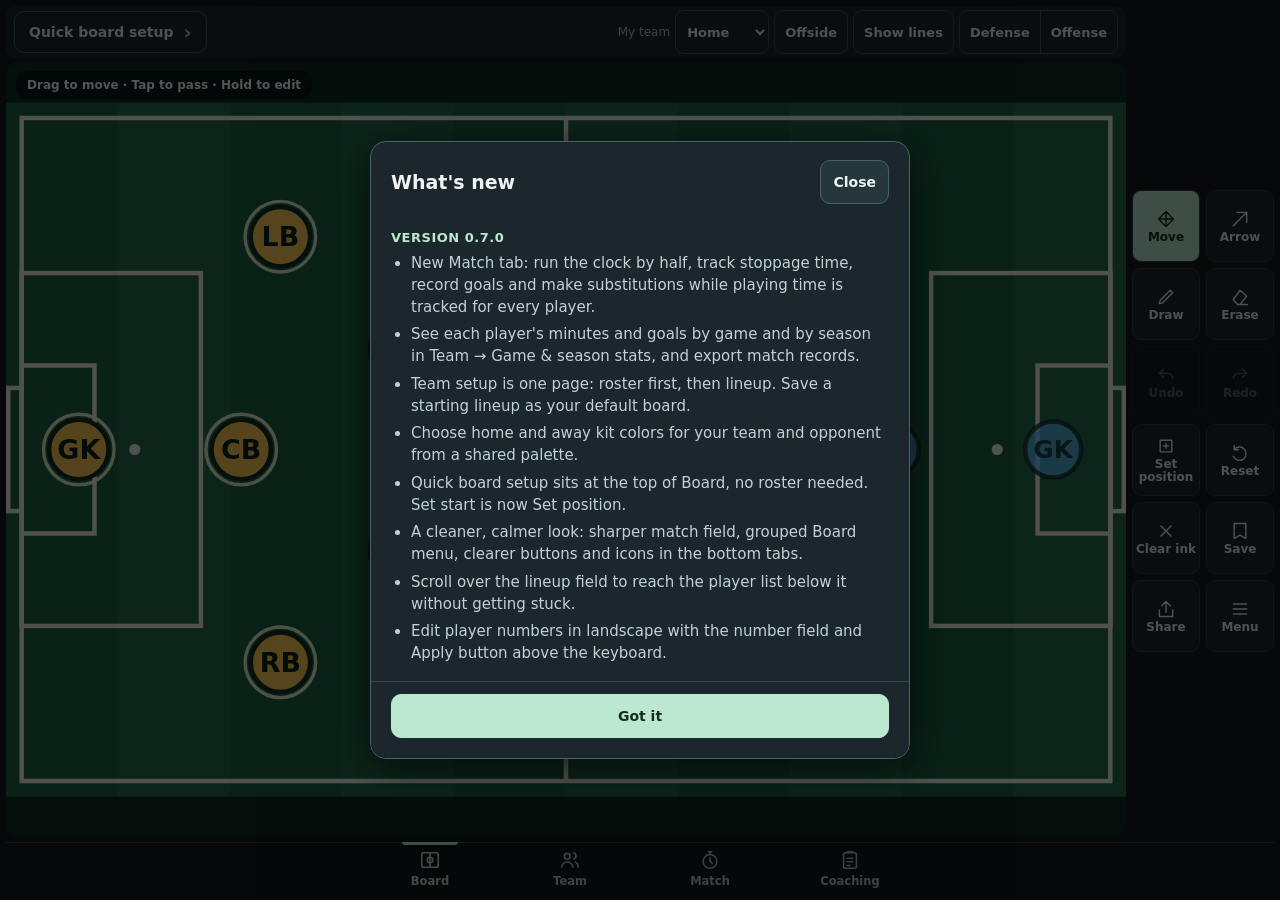
==== commit a2f5cf38: "Merge the published Offside release into the 0.7.0 candidate The live 0.6.0 release added Offside. T" ====
--- a/index.html
+++ b/index.html
@@ -21,6 +21,7 @@
     <button id="board-setup" aria-haspopup="dialog">Quick board setup</button>
     <div class="shape-controls" aria-label="Team and line controls">
       <label class="shape-team"><span>My team</span><select id="board-teaching-team" aria-label="My team"><option value="home">Home</option><option value="away">Away</option></select></label>
+      <button type="button" id="show-offside" aria-pressed="false" title="Shade each offside zone and mark offside attackers">Offside</button>
       <button type="button" id="show-lines" aria-pressed="false">Show lines</button>
       <div class="shape-modes" role="group" aria-label="Line style">
         <button type="button" id="lines-defense" aria-pressed="false">Defense</button>
--- a/styles.css
+++ b/styles.css
@@ -358,6 +358,11 @@
   .playbook-row { flex-wrap: wrap; }
   .playbook-row .actions { width: 100%; }
 }
+/* Phones in portrait: the select's own aria-label names it, freeing room for Offside. */
+@media (max-width: 600px) {
+  .shape-team > span { position: absolute; width: 1px; height: 1px; overflow: hidden; clip-path: inset(50%); white-space: nowrap; }
+  .shape-controls button { padding: 6px 8px; }
+}
 @media (max-width: 390px) {
   .shape-controls { gap: 3px; }
   .shape-controls button { padding: 6px 6px; font-size: 12px; }
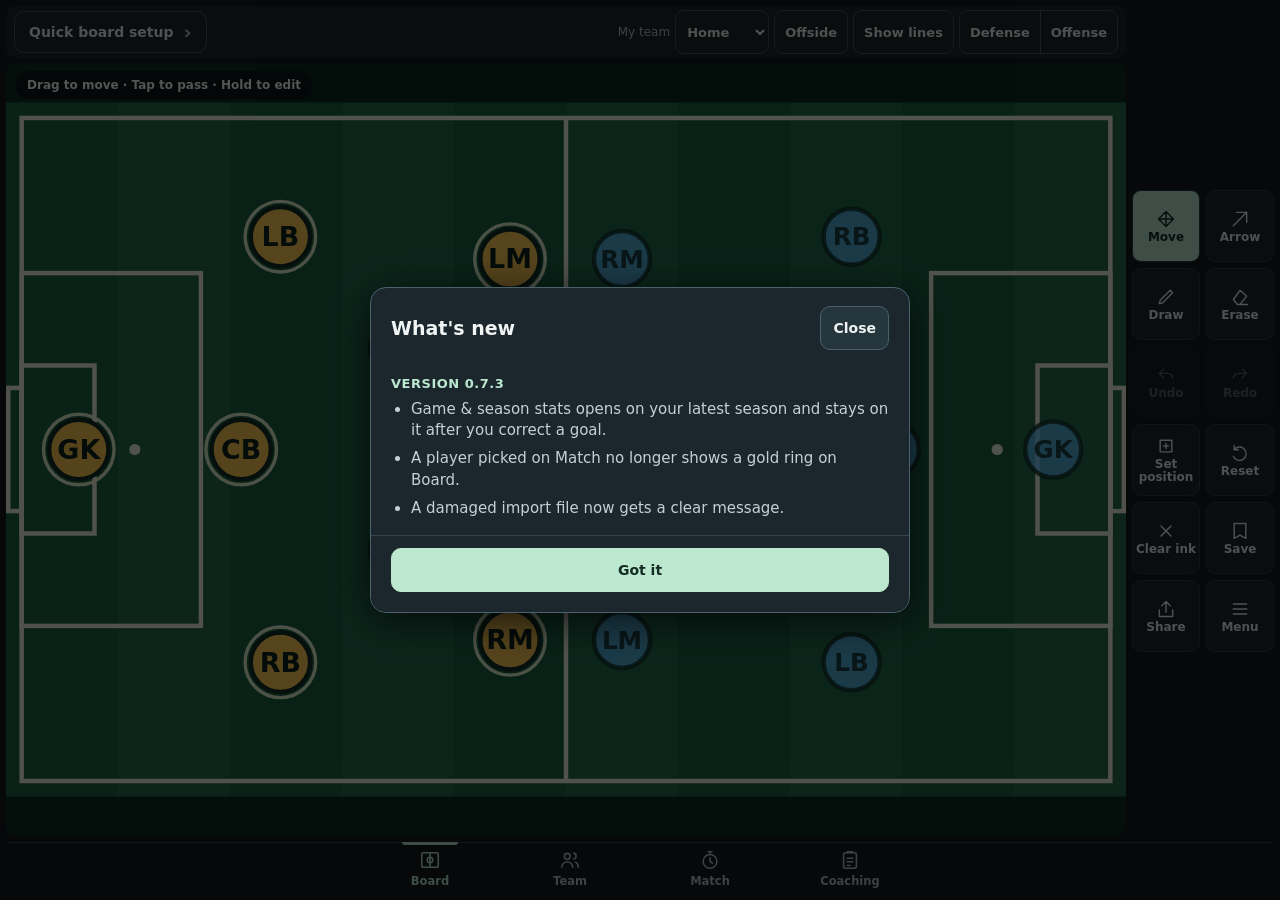
==== commit 3dbb7c17: "Release 0.7.3: stats open on the latest season, Match ring stays off Board, cleanup Remove dead code" ====
--- a/index.html
+++ b/index.html
@@ -30,7 +30,6 @@
     </div>
 
     </div>
-  <p class="board-scroll-hint">Move: drag players or swipe empty field to scroll</p>
   <div class="pitch-with-bench">
   <main class="board-frame">
     <canvas id="board" aria-label="Interactive soccer tactics field"></canvas>
@@ -141,7 +140,7 @@
       <button type="button" id="full-field">Show full field</button>
     </div>
     <h3>Go to</h3>
-    <div class="menu-actions"><button type="button" data-open-tab="team">Team and board setup</button>
+    <div class="menu-actions"><button type="button" data-open-tab="team">Team setup</button>
       <button type="button" data-open-tab="coaching">Coaching situations</button>
     </div>
     <h3>Files</h3>
@@ -164,14 +163,6 @@
   <div id="release-list"></div>
   <p id="release-storage-error" class="form-error" role="status" hidden></p>
   <div class="dialog-footer"><button type="button" id="release-dismiss" class="accent wide">Got it</button></div>
-</dialog>
-
-<dialog id="savesDialog">
-  <form method="dialog">
-    <div class="dialog-title"><h2>Saved boards</h2><button class="x" aria-label="Close">Close</button></div>
-    <p>Find your saved boards under Coaching → My playbook. Export an editable file if you want a backup on another device.</p>
-    <div id="slots"></div>
-  </form>
 </dialog>
 
 <dialog id="helpDialog">
@@ -188,7 +179,7 @@
     <p>On Board, choose your team and tap Show lines. Defense connects players in the same position group; Offense shows triangles between teammates. Lines follow the players as you move them. Triangles show spacing, not necessarily an open pass. Turn lines off and on to make new triangles from the current positions.</p>
     <p>Use Teaching aids in Coaching to show guides, focus on one half or hide players. Defensive position lines are for formation boards, not activity diagrams.</p>
     <p>A T marks a target player. OFF marks the defender who has stopped in the U-10 activity.</p>
-    <p>On Board, use Setup without adding players. In Team, make a roster and choose a lineup. Check the preview, then tap Apply to board. Editing your team leaves the board as it is.</p>
+    <p>On Board, use Quick board setup without adding players. In Team, make a roster and choose a lineup. Check the preview, then tap Apply to board. Editing your team leaves the board as it is.</p>
     <h3>Save and use offline</h3>
     <p>Your current board is saved on this device. Tap Save to keep a named board in My playbook, or Share to send a picture. Export your board, playbook or team to keep a backup somewhere else. Team and playbook imports make copies. Opening an imported board replaces the current board, but Undo brings it back.</p>
     <p>Turn your phone sideways for a wider field, or use it upright. For offline use, open Sideline while you're online and check the offline status in Menu. On an iPhone or iPad, use Safari's Share menu to add Sideline to your Home Screen.</p>
--- a/styles.css
+++ b/styles.css
@@ -24,8 +24,10 @@
   -webkit-touch-callout: none;
 }
 
+/* Absolute, not fixed: after rotating, iOS home-screen apps can keep a fixed
+   root's sideways tap targets, so the page scrolls but nothing can be tapped. */
 #app {
-  position: fixed;
+  position: absolute;
   inset: 0;
   display: flex;
   gap: 6px;
@@ -170,7 +172,7 @@
 }
 
 .seg { display: grid; grid-template-columns: 1fr 1fr; gap: 6px; }
-.seg button, .formation-controls button, .formation-controls select, .menu-actions button, .menu-actions a, .slot button, .wide {
+.seg button, .formation-controls button, .formation-controls select, .menu-actions button, .menu-actions a, .wide {
   min-height: 44px;
   border: 0;
   border-radius: 10px;
@@ -206,19 +208,6 @@
 
 .primary.wide, .wide { width: 100%; margin-top: 8px; }
 .primary.wide { background: var(--accent); color: var(--accent-ink); }
-
-.slot {
-  display: flex;
-  align-items: center;
-  gap: 8px;
-  border-top: 1px solid #3f6454;
-  padding: 9px 0;
-}
-.slot > div { flex: 1; min-width: 0; }
-.slot strong { display: block; overflow: hidden; text-overflow: ellipsis; white-space: nowrap; }
-.slot small { color: var(--muted); }
-.slot button { padding: 0 14px; font-size: 14px; }
-.slot button.delete { background: transparent; color: #ffb4a8; }
 
 /* A compact player menu stays beside the held marker and within the visible screen. */
 .player-menu {
@@ -263,7 +252,6 @@
 .board-workspace { display: flex; min-width: 0; min-height: 0; gap: 6px; }
 .app-tabs { display: grid; grid-template-columns: repeat(3, 1fr); border-top: 1px solid #3b6252; background: var(--bg); }
 .app-tabs button { border: 0; background: transparent; border-radius: 9px; color: var(--muted); font-size: 12px; font-weight: 700; display: flex; gap: 7px; align-items: center; justify-content: center; }
-.app-tabs button span { font-size: 23px; line-height: 1; }
 .app-tabs [aria-selected="true"] { color: var(--accent); background: var(--panel); box-shadow: inset 0 -3px var(--accent); }
 .workspace { min-width: 0; min-height: 0; overflow: auto; overscroll-behavior: contain; padding: 18px max(14px, calc((100% - 1200px) / 2)); touch-action: pan-y; }
 .workspace h1 { font-size: clamp(26px, 4vw, 36px); margin: 0; letter-spacing: -.025em; }
@@ -302,7 +290,6 @@
 .situation-card canvas { position: static; width: 100%; height: 180px; object-fit: contain; background: #1c6749; border-radius: 9px; }
 .situation-card .question { color: var(--accent); font-weight: 650; }
 .situation-card .button-row > button { flex: 1; }
-.situation-card details { margin-top: 12px; }
 .empty-state { color: var(--muted); padding: 30px 10px; text-align: center; border: 1px dashed #4f7a66; border-radius: 12px; }
 .visibility-list { display: grid; grid-template-columns: repeat(auto-fit, minmax(115px, 1fr)); gap: 9px; }
 .check-label, .visibility-list label { display: flex; align-items: center; gap: 7px; min-height: 36px; }
@@ -375,12 +362,10 @@
   .shape-team { font-size: 10px; }
   .shape-team select { width: 67px; padding-right: 12px; font-size: 11px; }
 }
-@media (max-height: 430px) and (orientation: landscape) { #app { grid-template-rows: minmax(0, 1fr) 44px; } .app-tabs button { font-size: 11px; } .app-tabs button span { font-size: 18px; } .rail { grid-auto-rows: 44px; } .lesson-cue { width: min(360px, calc(100% - 16px)); } }
+@media (max-height: 430px) and (orientation: landscape) { #app { grid-template-rows: minmax(0, 1fr) 44px; } .app-tabs button { font-size: 11px; } .rail { grid-auto-rows: 44px; } .lesson-cue { width: min(360px, calc(100% - 16px)); } }
 
 /* Match controls remain outside the pitch and scroll when space is limited. */
 .app-tabs { grid-template-columns: repeat(4, minmax(0, 1fr)); }
-.home-actions { display: grid; grid-template-columns: repeat(auto-fit, minmax(190px, 1fr)); gap: 12px; margin-top: 25px; }
-.home-actions button { min-height: 120px; font-size: 20px; }
 .match-strip { display: flex; align-items: center; gap: 5px; overflow-x: auto; flex: 0 0 auto; min-height: 40px; }
 .match-strip button, #sideline button { min-height: 40px; background: var(--panel); border: 1px solid #4f7a66; border-radius: 8px; padding: 5px 9px; font: inherit; font-size: 12px; color: var(--ink); flex-shrink: 0; }
 .match-strip span { white-space: nowrap; font-variant-numeric: tabular-nums; font-weight: 700; }
@@ -413,7 +398,6 @@
 dialog p, .release-section ul { color: #c4d1d4; }
 .app-tabs { border-color: #34434a; gap: 4px; }
 .app-tabs button { font-weight: 600; }
-.app-tabs button span { width: 24px; text-align: center; font-size: 21px; }
 .app-tabs [aria-selected="true"] { background: #23352f; box-shadow: inset 0 -2px var(--accent); }
 h1:focus { outline: none; }
 h1:focus-visible { text-decoration: underline; text-decoration-color: var(--accent); text-underline-offset: 6px; }
@@ -431,12 +415,6 @@
 #match-score { color: #dceae5; }
 #match-body > button { margin: 8px 6px 0 0; }
 
-.home-actions { grid-template-columns: repeat(2, minmax(0,1fr)); max-width: 850px; gap: 16px; }
-.home-actions button { min-height: 150px; text-align: left; padding: 24px; font-size: 22px; border-radius: 16px; }
-.home-actions button:first-child { background: #29483e; border-color: #668a80; }
-.home-actions button::after { content: '\2192'; float: right; color: var(--accent); }
-.team-management { margin-top: 20px; }
-.team-management > details { margin-top: 16px; }
 #coaching-view .teaching-aids { padding: 10px 14px; }
 #coaching-view .teaching-aids summary { min-height: 24px; }
 #coaching-view .teaching-aids summary span { display: inline; margin-left: 10px; }
@@ -450,8 +428,6 @@
   .page-heading { margin-bottom: 16px; }
   .page-heading h1 { font-size: 28px; }
   .team-picker { margin: 8px 0 16px; }
-  .home-actions { gap: 10px; margin-top: 24px; }
-  .home-actions button { min-height: 130px; font-size: 17px; padding: 16px; }
   #coaching-view .page-heading > div > p:not(.eyebrow) { display: none; }
   #coaching-view .subnav { margin-bottom: 10px; }
   #coaching-view .teaching-aids { margin-bottom: 10px; }
@@ -476,9 +452,6 @@
   .rail button { font-size: 11px; }
 }
 
-/* Reserve space for card arrows independently of label wrapping. */
-.home-actions button { position: relative; padding-right: 48px; }
-.home-actions button::after { position: absolute; right: 18px; top: 50%; transform: translateY(-50%); float: none; }
 @media (max-width: 600px) {
   .lineup-slots { grid-template-columns: minmax(0, 1fr); }
   #coaching-view .page-heading { margin-bottom: 8px; }
@@ -501,11 +474,8 @@
 
 .rail button i svg { width: 20px; height: 20px; display: block; }
 
-.board-scroll-hint { display: none; }
 @media (orientation: portrait) and (max-height: 700px) {
-  .board-scroll-hint { display: block; font-size: 11px; color: var(--muted); margin: 5px 4px 8px; }
   .board-workspace { scrollbar-color: #496067 transparent; }
-  .home-actions button { font-size: 16px; padding-left: 13px; }
 }
 
 /* Wide boards use one toolbar instead of two mostly empty rows. */
@@ -517,7 +487,6 @@
     background: var(--panel); border-radius: 10px;
   }
   .board-toolbar .shape-controls { flex: 0 0 auto; padding: 0; margin: 0; }
-  .board-toolbar .match-strip { flex: 0 1 auto; justify-content: flex-end; background: transparent; padding: 0; margin: 0; }
 }
 
 /* Match has a dedicated pitch and no teaching controls. */
@@ -525,7 +494,6 @@
 .match-stage { display: flex; align-items: stretch; gap: 12px; margin-top: 12px; }
 .match-controls { flex: 0 0 320px; min-width: 0; align-self: flex-start; }
 .match-controls .page-heading { margin-bottom: 12px; }
-.match-controls .match-strip { position: static; }
 .match-controls #match-prereq { margin-top: 10px; }
 .match-stage > .match-layout { flex: 1 1 auto; min-width: 0; margin-top: 0; }
 .match-stage .match-pitch { height: min(72vh, 720px); }
@@ -810,7 +778,6 @@
 
 /* Round 3 refinements */
 .toast.show { transform: translateY(0); }
-.board-scroll-hint { display: none !important; }
 @media (max-width: 899px) { #team-view[data-section="lineup"] .team-columns > #lineup-panel { margin-top: 0; padding-top: 0; border-top: 0; } }
 .situation-card .button-row { align-items: stretch; }
 #match-view #match-goal:disabled { border: 1px solid var(--line); color: var(--muted); opacity: .55; }
@@ -837,3 +804,29 @@
 }
 .kit-color legend { padding: 0; }
 @media (max-width: 360px) { .workspace .roster-row button { padding-left: 6px; padding-right: 6px; } }
+
+/* Long team names wrap inside their own column instead of running under the score. */
+#match-view .broadcast-team { white-space: normal; min-width: 0; display: -webkit-box; -webkit-box-orient: vertical; -webkit-line-clamp: 2; overflow: hidden; line-height: 1.2; }
+#match-view .broadcast-score { gap: 10px; }
+/* Landscape: the page fits the screen again; only Subs scroll. */
+@media (orientation: landscape) {
+  #match-view .match-stage, #match-view .match-stage > .match-layout { flex: 1 1 0; min-height: 0; }
+  #match-view .match-stage .match-pitch { height: auto; min-height: 0; }
+  #match-view #sideline { max-height: none; overflow-y: auto; }
+}
+/* Landscape phones: one compact header row (scoreboard + actions), the pitch takes the rest. */
+@media (orientation: landscape) and (max-height: 500px) {
+  #match-view { padding-top: 6px; padding-bottom: 6px; }
+  #match-view .match-stage { gap: 6px; }
+  #match-view .match-stage > .match-controls { grid-template-columns: minmax(0, 1fr) auto; gap: 6px 10px; padding: 6px 10px; }
+  #match-view[data-state="live"] .match-controls .page-heading { display: none; }
+  #match-view .match-stage > .match-controls > .match-actions { grid-column: 2; }
+  #match-view .match-broadcast { padding: 4px 10px; }
+  #match-view .broadcast-score { gap: 8px; }
+  #match-view #match-score { font-size: 24px; }
+  #match-view #match-clock { font-size: 20px; }
+  #match-view .broadcast-team { font-size: 12px; border-top-width: 3px; padding-top: 2px; }
+  #match-view .match-actions button { min-height: 44px; padding: 6px 12px; font-size: 13px; }
+  #match-view #sideline { flex-basis: 180px; padding: 8px 10px; }
+  #match-view #sideline > p { display: none; }
+}
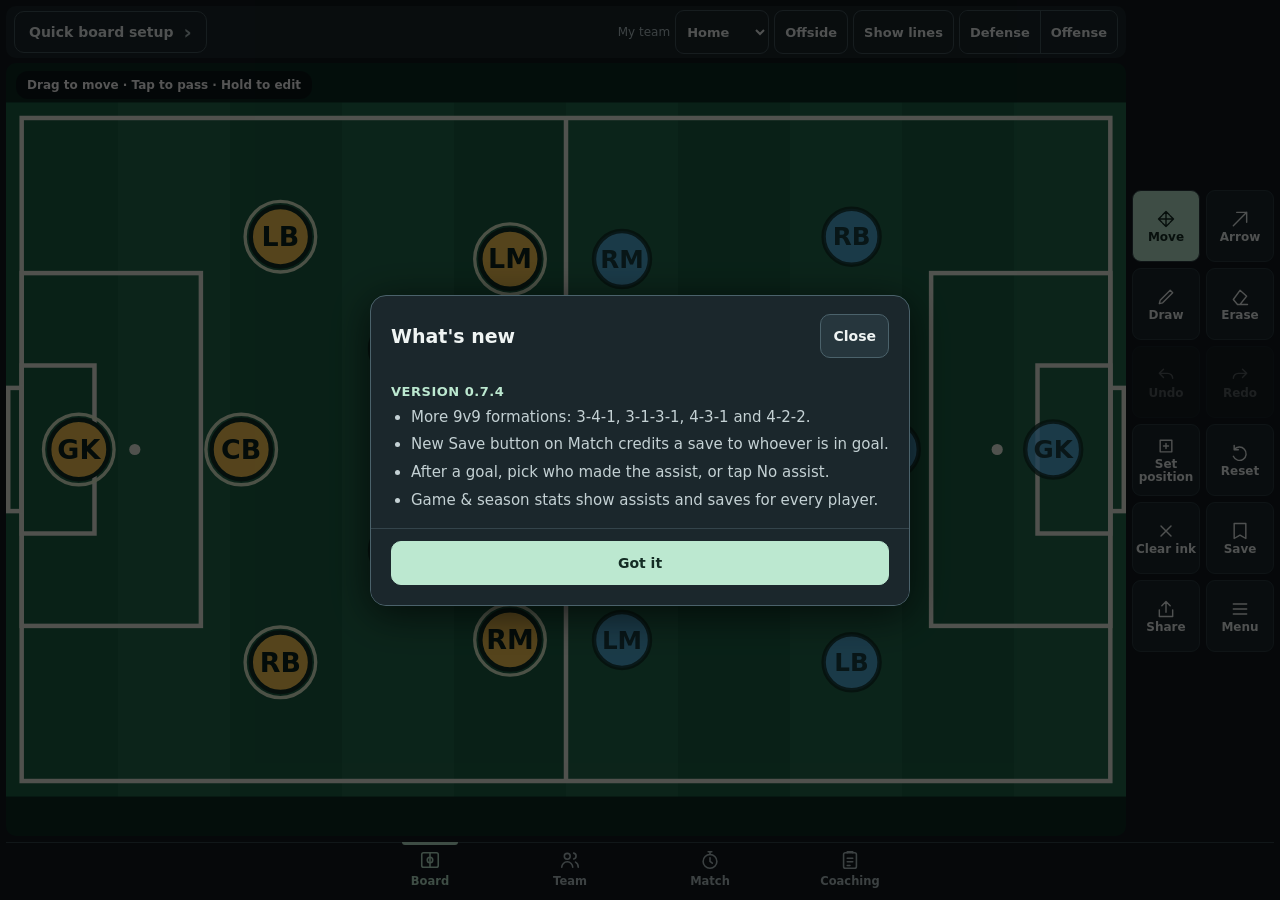
==== commit 168015c9: "Release 0.7.4: more 9v9 formations, goalkeeper saves and assists Add 3-4-1, 3-1-3-1, 4-3-1 and 4-2-2" ====
--- a/index.html
+++ b/index.html
@@ -63,7 +63,7 @@
         <div class="broadcast-score"><span id="match-team-name" class="broadcast-team"></span><span id="match-score" aria-label="Score"></span><span id="match-opponent-name" class="broadcast-team"></span></div>
         <div class="match-status"><span id="match-clock" role="timer"></span><span id="match-stoppage"></span></div>
       </div>
-        <div class="match-actions"><button id="open-match">Set up match</button><button id="match-toggle" hidden>Begin first half</button><button id="match-goal" hidden>Goal</button><button id="match-end" hidden>End of half</button><button id="match-details" hidden>Details</button></div>
+        <div class="match-actions"><button id="open-match">Set up match</button><button id="match-toggle" hidden>Begin first half</button><button id="match-goal" hidden>Goal</button><button id="match-save" hidden>Save</button><button id="match-end" hidden>End of half</button><button id="match-details" hidden>Details</button></div>
         <p id="match-selection" role="status" aria-live="polite"></p>
       <div id="match-prereq" class="panel"><p id="match-prereq-text"></p><button data-open-tab="team">Open Team</button></div>
     </div>
--- a/styles.css
+++ b/styles.css
@@ -321,7 +321,7 @@
 .lesson-cue p { line-height: 1.4; margin: 8px 0; }
 .lesson-cue button { font-size: 12px; }
 .toast { z-index: 4; }
-.app-notice { position: fixed; top: max(12px, env(safe-area-inset-top)); left: 50%; transform: translateX(-50%); z-index: 20; background: #08221deb; border: 1px solid #5f896b; border-radius: 12px; padding: 12px 18px; max-width: min(90vw, 500px); font-size: 14px; box-shadow: 0 5px 22px #0005; }
+.app-notice { pointer-events: none; position: fixed; top: max(12px, env(safe-area-inset-top)); left: 50%; transform: translateX(-50%); z-index: 20; background: #08221deb; border: 1px solid #5f896b; border-radius: 12px; padding: 12px 18px; max-width: min(90vw, 500px); font-size: 14px; box-shadow: 0 5px 22px #0005; }
 .source-reference { border-left: 3px solid var(--accent); padding-left: 12px; }
 a { color: var(--accent); }
 .playbook-row { display: flex; align-items: center; gap: 12px; padding: 12px; margin-bottom: 10px; background: var(--panel); border: 1px solid #355e4e; border-radius: 12px; }
@@ -551,7 +551,7 @@
 }
 
 /* Long names wrap inside a bounded identity column, leaving metric space. */
-#match-body table { table-layout: fixed; width: 410px; }
+#match-body table { table-layout: fixed; width: 500px; }
 #match-body th:first-child, #match-body td:first-child {
   width: 140px; max-width: 140px; white-space: normal; overflow-wrap: anywhere;
 }
@@ -733,6 +733,8 @@
 @media (min-width: 700px) { .pick-grid { grid-template-columns: repeat(3, minmax(0, 1fr)); } }
 .pick-grid button { min-height: 48px; text-align: left; line-height: 1.2; }
 .pick-opponent { margin-top: 18px; padding-top: 16px; border-top: 1px solid var(--line); }
+.pick-none { margin-bottom: 6px; }
+dialog .pick-none button { width: 100%; min-height: 48px; }
 dialog .pick-opponent button { width: 100%; text-align: left; border-left: 6px solid var(--team-color); }
 
 /* Match: compact header, big tabular score and clock, upright pitch. */
@@ -752,7 +754,7 @@
 #match-view .broadcast-team { font-size: 13px; }
 #match-view .match-actions { display: grid; grid-auto-flow: column; grid-auto-columns: minmax(0, 1fr); gap: 8px; }
 #match-view .match-actions button { width: 100%; min-height: 48px; padding: 8px 6px; font-size: 14px; line-height: 1.15; }
-#match-view #match-goal { background: transparent; border: 2px solid var(--accent); color: var(--accent); font-weight: 700; }
+#match-view #match-goal, #match-view #match-save { background: transparent; border: 2px solid var(--accent); color: var(--accent); font-weight: 700; }
 #match-view #match-end, #match-view #match-details { background: transparent; border-color: var(--line-strong); color: var(--ink); }
 #match-prereq { margin: 0; padding: 0; border: 0; background: transparent; box-shadow: none; }
 #match-prereq p { margin: 0 0 8px; font-size: 14px; color: var(--muted); }
@@ -780,7 +782,7 @@
 .toast.show { transform: translateY(0); }
 @media (max-width: 899px) { #team-view[data-section="lineup"] .team-columns > #lineup-panel { margin-top: 0; padding-top: 0; border-top: 0; } }
 .situation-card .button-row { align-items: stretch; }
-#match-view #match-goal:disabled { border: 1px solid var(--line); color: var(--muted); opacity: .55; }
+#match-view #match-goal:disabled, #match-view #match-save:disabled { border: 1px solid var(--line); color: var(--muted); opacity: .55; }
 #match-view .match-actions { grid-auto-columns: minmax(max-content, 1fr); }
 #match-view .match-actions button { white-space: nowrap; padding-left: 12px; padding-right: 12px; }
 #match-view #open-match { justify-self: start; min-width: 200px; }
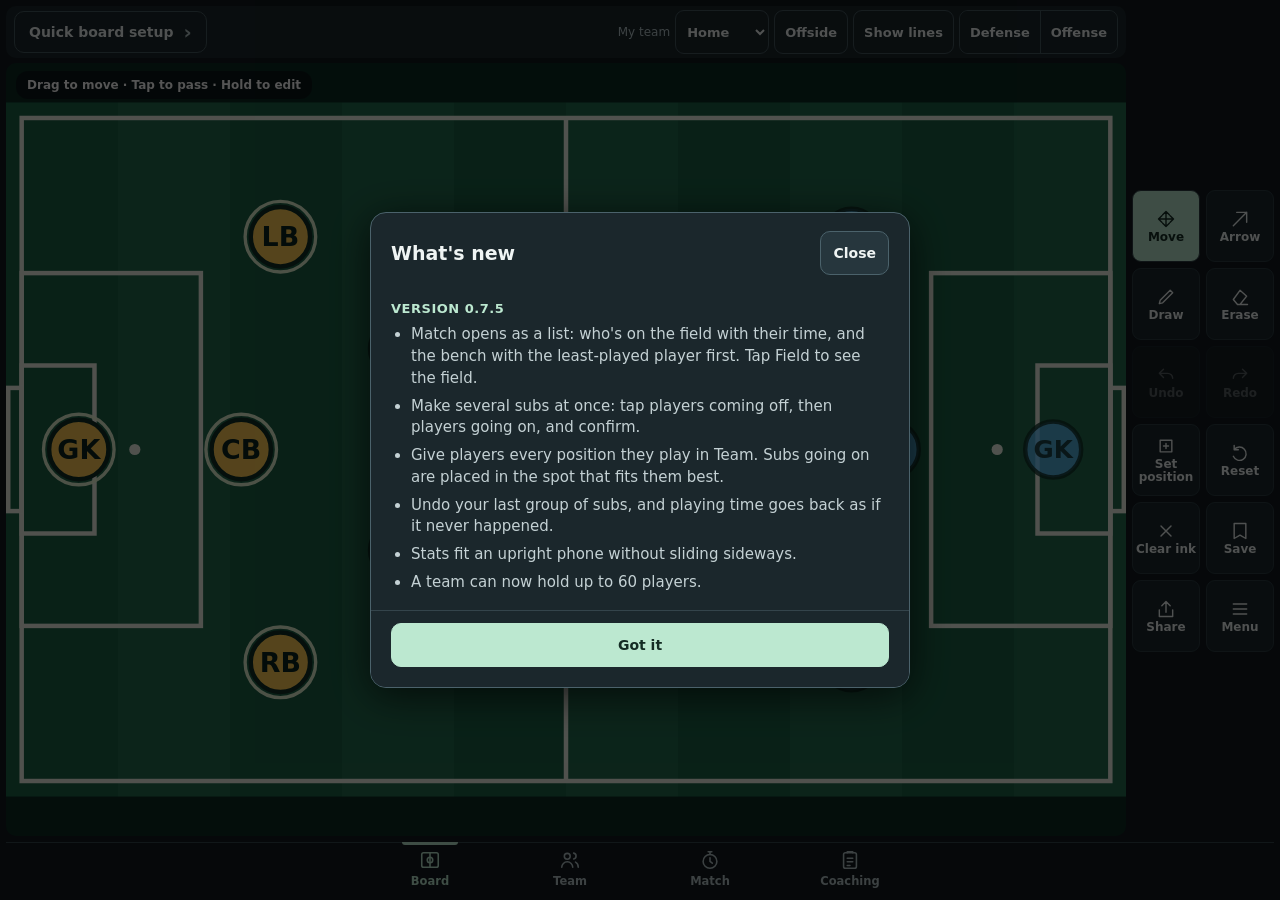
==== commit 1d355a33: "Release 0.7.5: Match list view, mass subs, player positions Match opens as a list (on field with liv" ====
--- a/index.html
+++ b/index.html
@@ -67,6 +67,8 @@
         <p id="match-selection" role="status" aria-live="polite"></p>
       <div id="match-prereq" class="panel"><p id="match-prereq-text"></p><button data-open-tab="team">Open Team</button></div>
     </div>
+    <div id="match-view-switch" class="match-view-switch" role="group" aria-label="Match view" hidden><button type="button" id="match-show-list" aria-pressed="true">List</button><button type="button" id="match-show-field" aria-pressed="false">Field</button></div>
+    <div id="match-list" class="match-list" hidden></div>
     <div class="match-layout"><div class="match-pitch"><canvas id="match-pitch" aria-label="Match lineup: tap two players to swap positions or a player and substitute"></canvas></div><aside id="sideline" aria-label="Substitutes" hidden><strong>Subs</strong><p id="sub-hint" aria-live="polite">Tap a player, then a sub</p><div id="sideline-players"></div><button id="cancel-sub" hidden>Cancel</button><details id="field-player-picker"><summary>Select an on-field player</summary><div id="match-field-players"></div></details></aside></div>
   </div>
 </section>
@@ -188,7 +190,7 @@
 </dialog>
 
 <dialog id="nameDialog" aria-labelledby="name-title"><form id="name-form"><div class="dialog-title"><h2 id="name-title">Save board</h2><button type="button" class="x" data-close="nameDialog" aria-label="Cancel">Close</button></div><label>Name<input id="board-name" maxlength="80" required autofocus></label><button type="submit" class="accent wide">Save</button><p id="name-error" class="form-error" role="alert"></p></form></dialog>
-<dialog id="rosterDialog" aria-labelledby="roster-title"><form id="roster-form"><div class="dialog-title"><h2 id="roster-title">Add player</h2><button type="button" class="x" data-close="rosterDialog" aria-label="Cancel">Close</button></div><label>Name or nickname<input id="roster-name" maxlength="48" required autocomplete="off"></label><label>Jersey number<input id="roster-number" type="number" min="0" max="99" step="1" inputmode="numeric" required></label><label>Role to try (optional)<select id="roster-role"><option value="">Any role</option></select></label><button type="submit" class="accent wide">Save player</button><p id="roster-error" class="form-error" role="alert"></p></form></dialog>
+<dialog id="rosterDialog" aria-labelledby="roster-title"><form id="roster-form"><div class="dialog-title"><h2 id="roster-title">Add player</h2><button type="button" class="x" data-close="rosterDialog" aria-label="Cancel">Close</button></div><label>Name or nickname<input id="roster-name" maxlength="48" required autocomplete="off"></label><label>Jersey number<input id="roster-number" type="number" min="0" max="99" step="1" inputmode="numeric" required></label><fieldset id="roster-positions" class="position-chips"></fieldset><button type="submit" class="accent wide">Save player</button><p id="roster-error" class="form-error" role="alert"></p></form></dialog>
 <dialog id="confirmDialog" aria-labelledby="confirm-title"><form method="dialog"><div class="dialog-title"><h2 id="confirm-title">Review change</h2><button value="cancel" class="x" aria-label="Cancel">Close</button></div><p id="confirm-message"></p><div class="button-row"><button value="cancel" class="grow">Cancel</button><button id="confirm-accept" value="accept" class="accent grow">Continue</button></div></form></dialog>
 <dialog id="sourceDialog" aria-labelledby="source-title"><div class="dialog-title"><h2 id="source-title">How to play &amp; source</h2><button class="x" data-close="sourceDialog" aria-label="Close">Close</button></div><div id="source-details"></div></dialog>
 <dialog id="boardSetupDialog" aria-labelledby="board-setup-title"><div class="dialog-title"><h2 id="board-setup-title" tabindex="-1" autofocus>Quick board setup</h2><button class="x" id="board-setup-close" aria-label="Close board setup">Close</button></div><p>No roster needed</p>
--- a/styles.css
+++ b/styles.css
@@ -551,7 +551,7 @@
 }
 
 /* Long names wrap inside a bounded identity column, leaving metric space. */
-#match-body table { table-layout: fixed; width: 500px; }
+#match-body table { table-layout: fixed; width: 100%; min-width: 480px; }
 #match-body th:first-child, #match-body td:first-child {
   width: 140px; max-width: 140px; white-space: normal; overflow-wrap: anywhere;
 }
@@ -787,6 +787,10 @@
 #match-view .match-actions button { white-space: nowrap; padding-left: 12px; padding-right: 12px; }
 #match-view #open-match { justify-self: start; min-width: 200px; }
 @media (min-width: 901px) { #match-view .match-stage > .match-controls { grid-template-columns: auto minmax(0, 1fr) auto; } }
+@media (max-width: 400px) {
+  #match-view .match-actions { grid-auto-columns: minmax(0, 1fr); }
+  #match-view .match-actions button { white-space: normal; padding-left: 4px; padding-right: 4px; }
+}
 @media (max-width: 360px) {
   #match-view .match-actions { grid-auto-columns: minmax(0, 1fr); }
   #match-view .match-actions button { white-space: normal; padding-left: 4px; padding-right: 4px; }
@@ -832,3 +836,69 @@
   #match-view #sideline { flex-basis: 180px; padding: 8px 10px; }
   #match-view #sideline > p { display: none; }
 }
+
+/* Stats fit a phone held upright: short headings, no sideways scrolling. */
+#match-body .short-heading, #match-body .stat-key { display: none; }
+@media (max-width: 600px) {
+  #match-body table { width: 100%; min-width: 0; }
+  #match-body th:first-child, #match-body td:first-child { width: 36%; max-width: none; min-width: 0; }
+  #match-body th:nth-child(3), #match-body td:nth-child(3) { width: 17%; }
+  #match-body th, #match-body td { padding: 9px 4px; }
+  #match-body th:first-child, #match-body td:first-child { padding-left: 6px; }
+  #match-body .full-heading { display: none; }
+  #match-body .short-heading { display: inline; }
+  #match-body .stat-key { display: block; margin: -4px 0 8px; font-size: 12px; }
+}
+
+/* Match List view: on-field and bench lists with live times and grouped subs. */
+.match-view-switch { display: inline-flex; align-self: flex-start; gap: 0; margin: 10px 0 0; border: 1px solid var(--line-strong); border-radius: 10px; overflow: hidden; }
+.match-view-switch[hidden] { display: none; }
+#match-view .match-view-switch button { min-height: 40px; min-width: 84px; padding: 6px 16px; border: 0; border-radius: 0; background: transparent; color: var(--muted); font-weight: 700; }
+#match-view .match-view-switch button[aria-pressed="true"] { background: var(--panel-hi); color: var(--ink); }
+.match-list { display: grid; gap: 12px; margin-top: 10px; align-content: start; }
+.match-list[hidden] { display: none; }
+.list-help { margin: 0; color: var(--muted); font-size: 13px; }
+.list-group { display: grid; gap: 6px; padding: 10px; border: 1px solid var(--line); border-radius: 12px; background: var(--panel); }
+.list-head { display: flex; justify-content: space-between; align-items: baseline; gap: 8px; padding: 0 4px 2px; }
+.list-head h2 { margin: 0; font-size: 15px; }
+.list-head span { color: var(--muted); font-size: 12px; }
+#match-view .list-player { display: grid; grid-template-columns: 44px minmax(0, 1fr) auto 52px; align-items: center; gap: 8px; width: 100%; min-height: 48px; padding: 6px 10px; text-align: left; background: var(--panel-hi); border: 1px solid var(--line-strong); border-radius: 10px; color: var(--ink); font-size: 15px; }
+#match-view .list-player[aria-pressed="true"] { border: 2px solid var(--accent); background: #23352f; }
+#match-view .list-player.bench-player { grid-template-columns: minmax(0, 1fr) auto 52px; }
+.bench-player .list-role { display: none; }
+.list-role { color: var(--muted); font-size: 12px; font-weight: 700; }
+.list-name { overflow-wrap: anywhere; font-weight: 600; }
+.list-time { text-align: right; font-variant-numeric: tabular-nums; color: var(--muted); }
+.list-badge:empty { visibility: hidden; padding: 0; }
+.list-badge { padding: 2px 8px; border-radius: 999px; background: var(--accent); color: var(--accent-ink); font-size: 12px; font-weight: 800; white-space: nowrap; }
+.last-change { display: flex; flex-wrap: wrap; align-items: center; justify-content: space-between; gap: 8px; padding: 10px 12px; border: 1px solid var(--line); border-radius: 12px; background: #16242a; }
+.last-change p { margin: 0; font-size: 13px; line-height: 1.4; }
+#match-view .last-change button { min-height: 40px; background: transparent; border: 1px solid var(--line-strong); color: var(--ink); }
+.sub-bar { position: sticky; bottom: 0; z-index: 5; display: grid; gap: 6px; padding: 10px 12px; border: 2px solid var(--accent); border-radius: 12px; background: #101b20; box-shadow: 0 -6px 18px #0008; }
+.sub-pairs { display: flex; flex-wrap: wrap; gap: 6px; margin: 0; }
+.sub-pair { padding: 3px 8px; border-radius: 8px; background: var(--panel-hi); font-size: 13px; font-weight: 700; }
+.sub-bar small { color: var(--muted); }
+.sub-bar small:empty { display: none; }
+.sub-actions { display: grid; grid-template-columns: 1fr 2fr; gap: 8px; }
+#match-view .sub-actions button { min-height: 48px; }
+#match-view .sub-actions button:disabled { opacity: .5; }
+@media (orientation: landscape) and (min-width: 700px) {
+  #match-view[data-view="list"] .match-list { flex: 1 1 0; min-height: 0; overflow-y: auto; grid-template-columns: 1fr 1fr; }
+  .match-list > .last-change, .match-list > .list-help, .match-list > .sub-bar { grid-column: 1 / -1; }
+  .match-list > .last-change { order: -1; }
+  .match-list > .list-group { align-self: start; }
+  #match-view .match-view-switch { margin-top: 6px; }
+  #match-view .match-view-switch button { min-height: 34px; padding: 4px 14px; }
+  .match-list { margin-top: 6px; }
+}
+
+/* Roster positions: tap every position a player plays. */
+.position-chips { display: grid; gap: 8px; margin: 4px 0 12px; padding: 0; border: 0; }
+.position-chips legend { margin-bottom: 6px; font-size: 14px; color: var(--muted); }
+.position-line { display: flex; flex-wrap: wrap; align-items: center; gap: 6px; }
+.position-line-name { flex: 0 0 84px; font-size: 12px; color: var(--muted); }
+dialog .position-chip { min-width: 52px; min-height: 40px; padding: 4px 10px; border: 1px solid var(--line-strong); border-radius: 999px; background: transparent; color: var(--ink); font-weight: 700; }
+dialog .position-chip[aria-pressed="true"] { background: var(--accent); border-color: var(--accent); color: var(--accent-ink); }
+@media (max-width: 400px) { .position-line-name { flex-basis: 100%; } }
+.list-plays { display: block; margin-top: 2px; color: var(--muted); font-size: 12px; font-weight: 600; }
+.sub-pair.fits { box-shadow: inset 0 0 0 1px var(--accent); }
